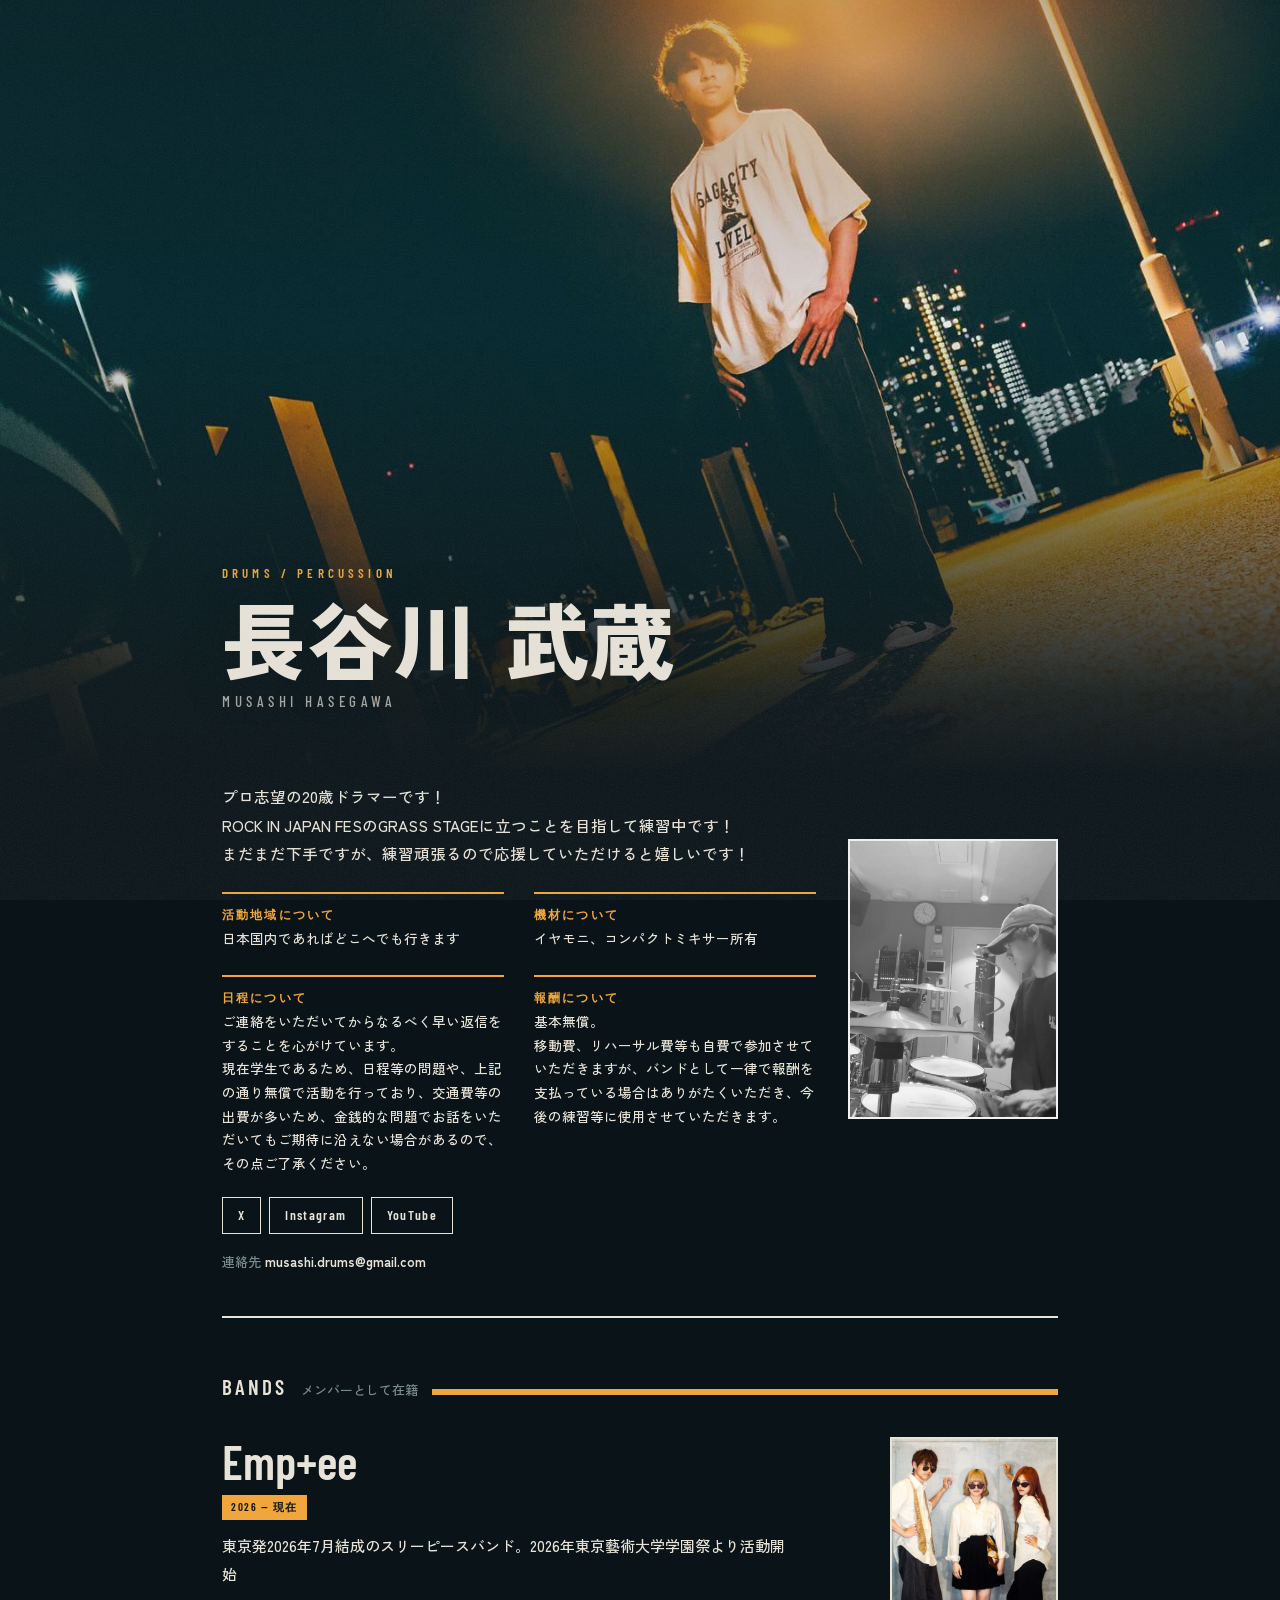
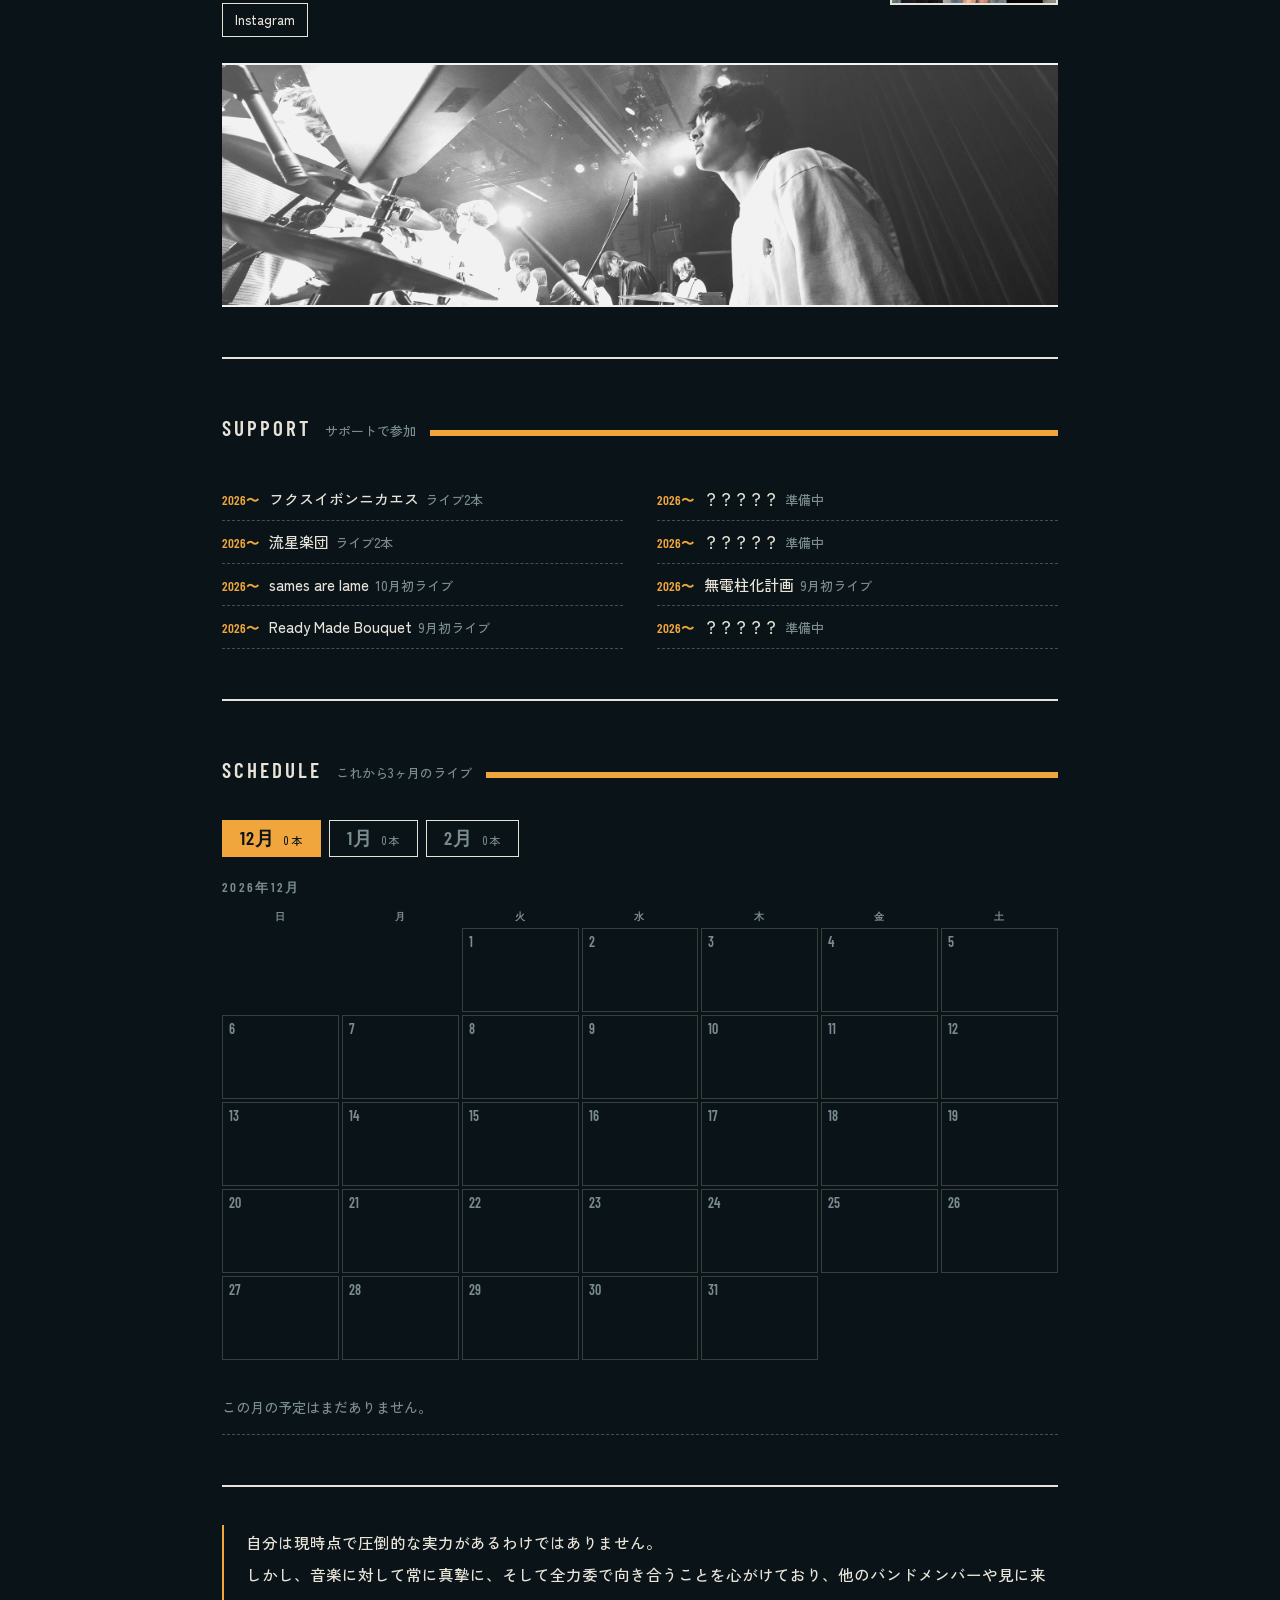
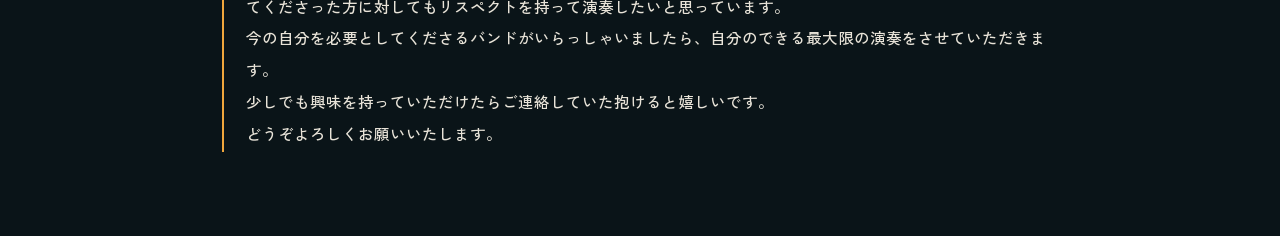
==== docs/index.html @ c2271125 "SEO: メタタグを公開フローで自動再生成し、追加のSEO施策を実施 - docs/index.htmlのSEOブロック（title/description/OGP/Twitter Card/   構" ====
<!DOCTYPE html>
<html lang="ja">
<head>
<meta charset="utf-8">
<meta name="viewport" content="width=device-width, initial-scale=1">
<!-- 以下はSEO関連タグの自動生成ブロック。.github/scripts/update-seo-tags.js が
     content.json（プロフィール名・肩書き・写真・SNSリンク）を元に生成し、
     エディタから公開するたびに書き換える。ここを直接手で編集しても
     次の公開で上書きされるので、直したい場合は content.json の該当項目か
     スクリプト側（テンプレート文面など）を直すこと -->
<!-- SEO:AUTO-GENERATED:START -->
<title>長谷川 武蔵 — Drums</title>
<meta name="description" content="DRUMS / PERCUSSIONとして活動する長谷川 武蔵（MUSASHI HASEGAWA）のプロフィールサイト。参加バンド、サポート歴、ライブスケジュールを掲載しています。">
<link rel="canonical" href="https://www.musashi-drums.com/">
<meta property="og:type" content="profile">
<meta property="og:site_name" content="長谷川 武蔵 Drums">
<meta property="og:title" content="長谷川 武蔵 — Drums">
<meta property="og:description" content="DRUMS / PERCUSSIONとして活動する長谷川 武蔵（MUSASHI HASEGAWA）のプロフィールサイト。参加バンド、サポート歴、ライブスケジュールを掲載しています。">
<meta property="og:url" content="https://www.musashi-drums.com/">
<meta property="og:image" content="https://www.musashi-drums.com/images/hero.jpg">
<meta property="og:locale" content="ja_JP">
<meta name="twitter:card" content="summary_large_image">
<meta name="twitter:title" content="長谷川 武蔵 — Drums">
<meta name="twitter:description" content="DRUMS / PERCUSSIONとして活動する長谷川 武蔵（MUSASHI HASEGAWA）のプロフィールサイト。参加バンド、サポート歴、ライブスケジュールを掲載しています。">
<meta name="twitter:image" content="https://www.musashi-drums.com/images/hero.jpg">
<script type="application/ld+json">
{
  "@context": "https://schema.org",
  "@type": "Person",
  "name": "長谷川 武蔵",
  "jobTitle": "Drummer",
  "url": "https://www.musashi-drums.com/",
  "alternateName": "MUSASHI HASEGAWA",
  "image": "https://www.musashi-drums.com/images/portrait.jpg",
  "sameAs": [
    "https://x.com/musashi_drums",
    "https://www.instagram.com/musashi_drums/",
    "https://youtube.com/@musashi_drums?si=CKNOl4wSB12XsJAk"
  ]
}
</script>
<script type="application/ld+json">
{
  "@context": "https://schema.org",
  "@type": "MusicEvent",
  "name": "東京藝術大学学園祭コイコガレ",
  "startDate": "2026-09-05T13:30:00+09:00",
  "eventStatus": "https://schema.org/EventScheduled",
  "eventAttendanceMode": "https://schema.org/OfflineEventAttendanceMode",
  "location": {
    "@type": "Place",
    "name": "東京藝術大学上野キャンパス",
    "address": "上野"
  },
  "url": "https://www.musashi-drums.com/",
  "performer": {
    "@type": "MusicGroup",
    "name": "Emp+ee"
  }
}
</script>
<script type="application/ld+json">
{
  "@context": "https://schema.org",
  "@type": "MusicEvent",
  "name": "ステラジャム2026",
  "startDate": "2026-09-11",
  "eventStatus": "https://schema.org/EventScheduled",
  "eventAttendanceMode": "https://schema.org/OfflineEventAttendanceMode",
  "location": {
    "@type": "Place",
    "name": "河口湖ステラシアター",
    "address": "山梨"
  },
  "url": "https://www.musashi-drums.com/",
  "performer": {
    "@type": "MusicGroup",
    "name": "BSSO Jr."
  }
}
</script>
<script type="application/ld+json">
{
  "@context": "https://schema.org",
  "@type": "MusicEvent",
  "name": "JAZZ Q",
  "startDate": "2026-09-13T09:30:00+09:00",
  "eventStatus": "https://schema.org/EventScheduled",
  "eventAttendanceMode": "https://schema.org/OfflineEventAttendanceMode",
  "location": {
    "@type": "Place",
    "name": "富士急ハイランド",
    "address": "山梨"
  },
  "url": "https://www.musashi-drums.com/",
  "performer": {
    "@type": "MusicGroup",
    "name": "BSSO Jr."
  }
}
</script>
<script type="application/ld+json">
{
  "@context": "https://schema.org",
  "@type": "MusicEvent",
  "name": "Ready Made Bouquet のライブ",
  "startDate": "2026-09-26",
  "eventStatus": "https://schema.org/EventScheduled",
  "eventAttendanceMode": "https://schema.org/OfflineEventAttendanceMode",
  "location": {
    "@type": "Place",
    "name": "川越departure",
    "address": "埼玉"
  },
  "url": "https://www.musashi-drums.com/",
  "performer": {
    "@type": "MusicGroup",
    "name": "Ready Made Bouquet"
  }
}
</script>
<script type="application/ld+json">
{
  "@context": "https://schema.org",
  "@type": "MusicEvent",
  "name": "やちよん",
  "startDate": "2026-09-27T09:00:00+09:00",
  "eventStatus": "https://schema.org/EventScheduled",
  "eventAttendanceMode": "https://schema.org/OfflineEventAttendanceMode",
  "location": {
    "@type": "Place",
    "name": "八千代町民公園",
    "address": "八千代町"
  },
  "url": "https://www.musashi-drums.com/",
  "performer": {
    "@type": "MusicGroup",
    "name": "流星楽団"
  }
}
</script>
<script type="application/ld+json">
{
  "@context": "https://schema.org",
  "@type": "MusicEvent",
  "name": "#03FES",
  "startDate": "2026-09-30T17:45:00+09:00",
  "eventStatus": "https://schema.org/EventScheduled",
  "eventAttendanceMode": "https://schema.org/OfflineEventAttendanceMode",
  "location": {
    "@type": "Place",
    "name": "下北沢MOSAiC",
    "address": "東京"
  },
  "url": "https://www.musashi-drums.com/",
  "performer": {
    "@type": "MusicGroup",
    "name": "無電柱化計画"
  }
}
</script>
<!-- SEO:AUTO-GENERATED:END -->
<link rel="icon" type="image/png" href="images/favicon.png">
<link rel="preconnect" href="https://fonts.googleapis.com">
<link rel="preconnect" href="https://fonts.gstatic.com" crossorigin>
<link href="https://fonts.googleapis.com/css2?family=Barlow+Condensed:wght@400;500;600;700&family=Zen+Kaku+Gothic+New:wght@500;700;900&display=swap" rel="stylesheet">
<link rel="stylesheet" href="style.css">
</head>
<body>

<!-- ============ ヘッダー（全幅の写真） ============ -->
<header class="hero">
  <div class="shot img" id="heroShot" style="--src:url('images/hero.jpg')"></div>
  <div class="in">
    <p class="role" id="roleText">DRUMS / PERCUSSION</p>
    <h1 id="nameText">長谷川 武蔵</h1>
    <p class="en" id="nameEnText">MUSASHI HASEGAWA</p>
  </div>
</header>

<div class="wrap">

  <!-- ============ 自己紹介・条件・連絡先 ============ -->
  <div class="intro">
    <p class="lede" id="ledeText">プロ志望の20歳ドラマーです！
ROCK IN JAPAN FESのGRASS STAGEに立つことを目指して練習中です！
まだまだ下手ですが、練習頑張るので応援していただけると嬉しいです！</p>
    <div class="introText">
      <dl class="info">
        <div id="areaBlock">
          <dt>活動地域について</dt>
          <dd id="areaText">日本国内であればどこへでも行きます</dd>
        </div>
        <div id="gearBlock">
          <dt>機材について</dt>
          <dd id="gearText">イヤモニとかそこらへんがあれば。</dd>
        </div>
      </dl>

      <dl class="info">
        <div id="scheduleBlock">
          <dt>日程について</dt>
          <dd id="scheduleText">ご連絡をいただいてからなるべく早い返信をすることを心がけています。
現在学生であるため、日程等の問題や、上記の通り無償で活動を行っており、交通費等の出費が多いため、金銭的な問題でお話をいただいてもご期待に沿えない場合があるので、その点ご了承ください。</dd>
        </div>
        <div id="feeBlock">
          <dt>報酬について</dt>
          <dd id="feeText">基本無償。
移動費、リハーサル費等も自費で参加させていただきますが、バンドとして一律で報酬を支払っている場合はありがたくいただき、今後の練習等に使用させていただきます。</dd>
        </div>
      </dl>
    </div>
    <div class="portrait img" id="portraitImg" style="--src:url('images/portrait.jpg')"></div>
    <ul class="sns" id="snsList">
      <li><a href="#">X</a></li>
      <li><a href="#">Instagram</a></li>
      <li><a href="#">YouTube</a></li>
    </ul>
    <p class="meta" id="metaBlock">連絡先 <b id="emailText">musashi@example.com</b></p>
  </div>

  <!-- ============ バンド ============ -->
  <section id="bandsSection">
    <div class="head"><h2>BANDS</h2><span>メンバーとして在籍</span></div>

    <div id="bandsList">
      <article class="band">
        <div class="bandtext">
          <h3>Emp+ee</h3>
          <span class="part">2026 — 現在</span>
          <p>説明-------------------------------------------------------------------------------------------------------</p>
          <ul class="links">
            <li><a href="#">Instagram</a></li>
          </ul>
        </div>
        <div class="bandimg img" style="--src:url('images/band-Emp+ee.jpg')"></div>
      </article>

      <article class="band">
        <div class="bandtext">
          <h3>Reliance</h3>
          <span class="part">2022 — 2024</span>
          <p>説明-------------------------------------------------------------------------------------------------------</p>
          <ul class="links">
            <li><a href="#">Instagram</a></li>
            <li><a href="#">X</a></li>
          </ul>
        </div>
        <div class="bandimg img" style="--src:url('images/band-Reliance.jpg')"></div>
      </article>
    </div>

    <!-- ============ 帯写真 ============ -->
    <div class="strip img" id="stripImg" style="--src:url('images/live-wide.jpg')"></div>
  </section>

  <!-- ============ サポート実績 ============ -->
  <section id="supportSection">
    <div class="head"><h2>SUPPORT</h2><span>サポートで参加</span></div>
    <div class="support" id="supportList">
      <div><span class="yr">2025</span>バンド1<span class="note">ツアー全12本</span></div>
      <div><span class="yr">2025</span>バンド2<span class="note">レコーディング</span></div>
      <div><span class="yr">2024</span>バンド3<span class="note">対バン企画</span></div>
      <div><span class="yr">2024</span>バンド4<span class="note">ワンマン</span></div>
      <div><span class="yr">2024</span>バンド5<span class="note">フェス出演</span></div>
      <div><span class="yr">2023</span>バンド6<span class="note">弾き語り＋ドラム</span></div>
      <div><span class="yr">2023</span>バンド7<span class="note">代打3本</span></div>
      <div><span class="yr">2022</span>バンド8<span class="note">EP参加</span></div>
      <div><span class="yr">2022</span>バンド9<span class="note">対バン企画</span></div>
      <div><span class="yr">2021</span>バンド10<span class="note">配信ライブ</span></div>
    </div>
  </section>

  <!-- ============ ライブ予定（content.json の gigs から生成） ============ -->
  <section id="schedule">
    <div class="head"><h2>SCHEDULE</h2><span>これから3ヶ月のライブ</span></div>
    <div class="cal" id="cal"></div>
  </section>

  <footer>
    <p class="word" id="wordText">自分は現時点で圧倒的な実力があるわけではありません。
しかし、音楽に対して常に真摯に、そして全力委で向き合うことを心がけており、他のバンドメンバーや見に来てくださった方に対してもリスペクトを持って演奏したいと思っています。
今の自分を必要としてくださるバンドがいらっしゃいましたら、自分のできる最大限の演奏をさせていただきます。
少しでも興味を持っていただけたらご連絡していた抱けると嬉しいです。
どうぞよろしくお願いいたします。</p>
  </footer>

</div>

<script>
/* content.json が無い/壊れている場合のためのビルド時既定値。
   これがそのまま出ればフォールバック、fetch が成功すれば上書きされる。 */
var GIGS_DEFAULT = [
  {d:"2026-09-05",b:"バンド1",e:"深夜の三角形 vol.4",c:"下北沢",v:"ERA",o:"18:30",st:"20:10",n:"3マン"},
  {d:"2026-09-09",b:"バンド2",e:"GLOW UP TOKYO",c:"渋谷",v:"CYCLONE",o:"19:00",st:"19:40",n:""},
  {d:"2026-09-12",b:"バンド3",e:"ハルカゼ TOUR 2026",c:"新宿",v:"MARZ",o:"18:00",st:"20:40",n:"サポート"},
  {d:"2026-09-18",b:"バンド4",e:"NO BASS NIGHT",c:"高円寺",v:"HIGH",o:"19:30",st:"21:00",n:""},
  {d:"2026-09-20",b:"バンド5",e:"日曜の台所",c:"吉祥寺",v:"WARP",o:"17:00",st:"17:30",n:""},
  {d:"2026-09-23",b:"バンド1",e:"港の変拍子",c:"横浜",v:"B.B.STREET",o:"18:30",st:"19:50",n:""},
  {d:"2026-09-27",b:"バンド3",e:"ハルカゼ TOUR 2026",c:"千葉",v:"LOOK",o:"18:00",st:"19:20",n:"サポート"},
  {d:"2026-10-02",b:"バンド2",e:"あさって以降の話",c:"池袋",v:"Admiral",o:"19:00",st:"20:20",n:""},
  {d:"2026-10-04",b:"バンド4",e:"一発録りの日",c:"下北沢",v:"THREE",o:"17:30",st:"18:00",n:""},
  {d:"2026-10-10",b:"バンド1",e:"バンド1 関西ツアー",c:"大阪",v:"Fandango",o:"18:00",st:"19:30",n:"ツアー"},
  {d:"2026-10-11",b:"バンド1",e:"バンド1 関西ツアー",c:"名古屋",v:"K.D JAPON",o:"18:00",st:"19:10",n:"ツアー"},
  {d:"2026-10-17",b:"バンド5",e:"土曜のセッション",c:"川越",v:"Music Bar Vino",o:"16:00",st:"16:30",n:"主催"},
  {d:"2026-10-24",b:"バンド6",e:"バンド6 ワンマン",c:"渋谷",v:"7th FLOOR",o:"19:00",st:"19:30",n:"サポート"},
  {d:"2026-10-30",b:"バンド4",e:"NO BASS NIGHT",c:"新宿",v:"MARZ",o:"19:30",st:"21:10",n:""},
  {d:"2026-11-01",b:"バンド2",e:"日曜のポップス",c:"吉祥寺",v:"WARP",o:"17:00",st:"18:20",n:""},
  {d:"2026-11-07",b:"バンド1",e:"バンド1 ワンマン",c:"下北沢",v:"ERA",o:"18:30",st:"19:00",n:"ワンマン"},
  {d:"2026-11-08",b:"バンド5",e:"昼のインスト",c:"国分寺",v:"モルガーナ",o:"15:00",st:"15:30",n:""},
  {d:"2026-11-14",b:"バンド7",e:"WET WET WET",c:"心斎橋",v:"Pangea",o:"18:00",st:"19:40",n:"サポート"},
  {d:"2026-11-20",b:"バンド4",e:"金曜の轟音",c:"高円寺",v:"HIGH",o:"19:30",st:"20:00",n:""},
  {d:"2026-11-22",b:"バンド2",e:"となりの声",c:"渋谷",v:"CYCLONE",o:"18:00",st:"19:20",n:"2マン"},
  {d:"2026-11-28",b:"バンド1",e:"深夜の三角形 vol.5",c:"池袋",v:"Admiral",o:"18:30",st:"20:00",n:""}
];
</script>
<script src="calendar.js"></script>
<script src="render.js"></script>
<script>
renderCalendar(GIGS_DEFAULT);
fetch("content.json", {cache: "no-store"})
  .then(function (res) { if (!res.ok) throw new Error("fetch failed"); return res.json(); })
  .then(function (data) { Site.render(data, document); })
  .catch(function () { /* 既定値のまま表示を続ける */ });
</script>
</body>
</html>
---- docs/style.css ----
/* =========================================================
   長谷川武蔵（ドラマー）個人ページ
   配色は「深夜の街灯」— ティールの夜 × ナトリウム灯のアンバー
   ========================================================= */

:root{
  /* 色 */
  --paper:#0A1418;              /* 下地（夜） */
  --panel:#122229;              /* 画像の下敷き */
  --ink:#E8E3D8;               /* 文字 */
  --accent:#F0A63C;            /* ナトリウム灯のアンバー */
  --accent-hi:#FFD08A;         /* 光のいちばん明るいところ */
  --faint:#7B8C90;             /* 補足文字 */
  --rule:rgba(232,227,216,.2); /* 罫線 */
  --dash:1px dashed rgba(232,227,216,.28);

  /* 書体 */
  --fdisp:"Barlow Condensed",sans-serif;
  --fbody:"Zen Kaku Gothic New",system-ui,sans-serif;
}

*{box-sizing:border-box}
html{-webkit-text-size-adjust:100%}
body{
  margin:0;background:var(--paper);color:var(--ink);position:relative;
  font-family:var(--fbody);font-weight:500;line-height:1.85;font-size:16px;
}
/* 刷り物っぽい粒子 */
body::before{
  content:"";position:fixed;inset:0;pointer-events:none;z-index:99;opacity:.3;
  background-image:url("data:image/svg+xml;utf8,<svg xmlns='http://www.w3.org/2000/svg' width='140' height='140'><filter id='n'><feTurbulence type='fractalNoise' baseFrequency='.9' numOctaves='3'/><feColorMatrix type='saturate' values='0'/></filter><rect width='140' height='140' filter='url(%23n)' opacity='.3'/></svg>");
}
.wrap{max-width:880px;margin:0 auto;padding:0 22px}
a{color:inherit}

/* ---------- 画像
   HTML 側で --src:url('images/xxx.jpg') を指定する。
   ファイルが無いときは --panel の色で塗られる。         ---------- */
.img{
  background-color:var(--panel);background-image:var(--src);
  background-size:cover;background-position:center;position:relative;overflow:hidden
}
/* バンド写真と帯写真はアンバー×ティールのデュオトーンに寄せる */
.strip,.portrait{filter:grayscale(1) contrast(1.28) brightness(.95)}
.strip::after,.portrait::after{
  content:"";position:absolute;inset:0;mix-blend-mode:screen;
  background:linear-gradient(160deg,rgba(240,166,60,.5),rgba(30,86,96,.5))
}

/* =========================================================
   ヘッダー（全幅の写真・街灯のグロー）
   ========================================================= */
.hero{
  position:relative;min-height:86vh;display:flex;align-items:flex-end;overflow:hidden
}
.hero .shot{position:absolute;inset:0;background-position:center 35%}
/* 光源。写真の街灯の位置に合わせて at 68% 8% を調整する */
.hero .shot::after{
  content:"";position:absolute;inset:0;
  background:
    radial-gradient(46% 34% at 68% 8%,rgba(255,208,138,.5),rgba(240,166,60,.14) 45%,transparent 72%),
    linear-gradient(180deg,rgba(10,20,24,.28),rgba(10,20,24,0) 42%)
}
/* 写真から下地へ溶かす */
.hero::after{
  content:"";position:absolute;left:0;right:0;bottom:0;height:58%;z-index:1;pointer-events:none;
  background:linear-gradient(180deg,rgba(10,20,24,0) 0%,rgba(10,20,24,.55) 46%,rgba(10,20,24,.92) 82%,var(--paper) 100%)
}
.hero .in{position:relative;z-index:2;width:100%;max-width:880px;margin:0 auto;padding:0 22px 58px}
.hero .role{
  font-family:var(--fdisp);font-weight:600;font-size:13px;letter-spacing:.32em;
  color:var(--accent);margin:0 0 10px
}
.hero h1{
  font-size:clamp(40px,11vw,84px);font-weight:900;line-height:1.02;margin:0;
  letter-spacing:.02em;text-shadow:0 0 40px rgba(10,20,24,.75)
}
.hero .en{
  font-family:var(--fdisp);font-weight:500;font-size:15px;letter-spacing:.3em;
  color:rgba(232,227,216,.7);margin:8px 0 0
}

/* =========================================================
   自己紹介・条件・連絡先
   ========================================================= */
.intro{
  display:grid;grid-template-columns:1fr 210px;gap:0 32px;align-items:start;
  grid-template-areas:"lede portrait" "rest portrait" "sns sns" "meta meta";
  padding:8px 0 42px;border-bottom:2px solid var(--ink)
}
/* グリッド項目内の長い文字列がトラック幅を押し広げて横スクロールを起こさないように */
.intro>*{min-width:0}
.intro .lede{grid-area:lede}
.intro .introText{grid-area:rest}
.intro .portrait{grid-area:portrait;align-self:center}
.intro .sns{grid-area:sns}
.intro .meta{grid-area:meta}
.portrait{aspect-ratio:3/4;border:2px solid var(--ink)}
.lede{margin:0;max-width:38em;font-size:15.5px;white-space:pre-wrap}

/* 活動地域・機材・日程・報酬。すべて同じ見た目 */
.info{display:grid;grid-template-columns:1fr 1fr;gap:18px 30px;margin:24px 0 0}
.info>div{border-top:2px solid var(--accent);padding-top:9px;min-width:0}
.info dt{
  font-family:var(--fdisp);font-weight:600;font-size:12px;letter-spacing:.18em;
  color:var(--accent);margin-bottom:2px
}
.info dd{margin:0;font-size:13.5px;line-height:1.75;white-space:pre-wrap}

.sns{list-style:none;display:flex;flex-wrap:wrap;gap:8px;margin:22px 0 0;padding:0}
.sns a{
  display:block;padding:5px 15px;border:1.5px solid var(--ink);font-size:13.5px;
  text-decoration:none;font-family:var(--fdisp);font-weight:600;letter-spacing:.1em;
  transition:background .14s,color .14s,border-color .14s
}
.sns a:hover,.sns a:focus-visible{background:var(--accent);border-color:var(--accent);color:var(--paper)}
.meta{margin:16px 0 0;font-size:13px;color:var(--faint)}
.meta b{color:var(--ink);font-weight:700}

/* =========================================================
   セクション見出し
   ========================================================= */
section{padding:50px 0;border-bottom:2px solid var(--ink)}
.head{display:flex;align-items:baseline;gap:14px;margin:0 0 30px}
.head h2{font-family:var(--fdisp);font-weight:600;font-size:21px;letter-spacing:.14em;margin:0}
.head span{font-size:13px;color:var(--faint)}
.head::after{content:"";flex:1;height:6px;background:var(--accent)}

/* =========================================================
   バンド
   ========================================================= */
.band{
  display:grid;grid-template-columns:1fr 168px;gap:24px;align-items:start;
  padding:26px 0;border-top:var(--dash)
}
.band>*{min-width:0}
.band:first-of-type{border-top:0;padding-top:0}
.bandimg{aspect-ratio:1;border:2px solid var(--ink)}
.band h3{font-family:var(--fdisp);font-weight:600;font-size:clamp(28px,7vw,48px);line-height:1;margin:0}
.part{
  display:inline-block;margin:10px 0 0;padding:2px 9px;background:var(--accent);color:var(--paper);
  font-size:11px;letter-spacing:.14em;font-family:var(--fdisp);font-weight:600
}
.band p{margin:12px 0 0;max-width:38em;font-size:15px;white-space:pre-wrap}
.links{list-style:none;display:flex;flex-wrap:wrap;gap:8px;margin:16px 0 0;padding:0}
.links a{display:block;padding:4px 12px;border:1.5px solid var(--ink);font-size:13px;text-decoration:none}
.links a:hover,.links a:focus-visible{background:var(--accent);border-color:var(--accent);color:var(--paper)}

/* 帯写真 */
.strip{aspect-ratio:24/7;border-top:2px solid var(--ink);border-bottom:2px solid var(--ink)}

/* =========================================================
   サポート実績
   ========================================================= */
.support{columns:2;column-gap:34px;font-size:15px}
.support div{break-inside:avoid;padding:7px 0;border-bottom:var(--dash)}
.support .yr{font-family:var(--fdisp);font-weight:600;color:var(--accent);margin-right:10px;font-size:13px}
.support .note{color:var(--faint);font-size:13px;margin-left:6px}

/* =========================================================
   ライブカレンダー（calendar.js が中身を生成）
   ========================================================= */
.calnav{display:flex;gap:8px;margin:0 0 18px}
.mbtn{
  font-family:var(--fdisp);font-weight:600;font-size:19px;letter-spacing:.06em;line-height:1.2;
  background:transparent;color:var(--faint);border:1.5px solid var(--ink);
  padding:6px 17px;cursor:pointer
}
.mbtn i{font-style:normal;font-size:11px;margin-left:8px;font-family:var(--fbody);font-weight:500}
.mbtn.is-on{background:var(--accent);border-color:var(--accent);color:var(--paper)}
.mbtn:focus-visible{outline:2px solid var(--accent-hi);outline-offset:2px}
.calcap{font-family:var(--fdisp);font-weight:600;font-size:13px;letter-spacing:.18em;color:var(--faint);margin:0 0 8px}

.dow,.days{display:grid;grid-template-columns:repeat(7,1fr);gap:3px}
.dow{margin-bottom:3px}
.dow span{text-align:center;font-size:10px;color:var(--faint);font-family:var(--fdisp);font-weight:600;letter-spacing:.1em}
.day{
  min-height:84px;padding:5px 6px;border:1px solid var(--rule);
  font-family:var(--fdisp);color:var(--faint);overflow:hidden
}
.day.pad{border:0}
.day b{display:block;font-size:14px;font-weight:600;line-height:1.2;margin-bottom:4px}
.day.hit{
  background:rgba(240,166,60,.15);border-color:rgba(240,166,60,.5);
  box-shadow:0 0 16px rgba(240,166,60,.13)
}
.day.hit b{color:var(--accent-hi)}
/* マス内：ライブ名の下に小さくバンド名。下の一覧と同じ並び。
   タップすると一覧の該当行までスクロールするので button で作っている（calendar.js）。
   幅が足りないぶんは折り返して、それでも溢れたら指定行数で「…」に丸める。 */
.ev{
  display:block;width:100%;margin:0 0 3px;padding:0;
  background:none;border:0;text-align:left;cursor:pointer;color:inherit;
  font-family:var(--fbody);font-size:10px;line-height:1.3
}
.ev:last-child{margin-bottom:0}
.ev u,.ev em{
  display:-webkit-box;-webkit-box-orient:vertical;overflow:hidden;
  overflow-wrap:anywhere
}
.ev u{-webkit-line-clamp:2;line-clamp:2;text-decoration:none;font-weight:700;color:var(--ink)}
.ev em{-webkit-line-clamp:2;line-clamp:2;font-style:normal;color:var(--faint)}
.ev:hover u,.ev:focus-visible u{color:var(--accent-hi)}
.ev:focus-visible{outline:2px solid var(--accent-hi);outline-offset:1px}

/* カレンダー下の一覧 */
.gigs{list-style:none;margin:22px 0 0;padding:0}
.gigs li{
  display:grid;grid-template-columns:66px minmax(0,1.5fr) minmax(0,1fr) auto;
  gap:4px 16px;padding:13px 0;border-bottom:var(--dash);align-items:baseline;
  transition:background .45s,box-shadow .45s
}
/* カレンダーのマスから飛んできた行（calendar.js が付け外しする） */
.gigs li.is-target{
  background:rgba(240,166,60,.16);box-shadow:0 0 0 6px rgba(240,166,60,.16)
}
.gd{font-family:var(--fdisp);font-weight:600;font-size:18px}
.gd em{font-style:normal;font-size:11px;color:var(--accent);margin-left:3px}
.gmain b{font-size:15.5px;font-weight:700}
.gn{
  text-decoration:none;font-size:10.5px;background:var(--accent);color:var(--paper);
  padding:1px 7px;margin-left:8px;font-family:var(--fdisp);font-weight:600;letter-spacing:.08em
}
.ge{display:block;font-size:13px;color:var(--faint)}
.gv{font-size:14px}
.gv em{font-style:normal;color:var(--faint);font-size:12px;margin-right:7px}
.gt{font-family:var(--fdisp);font-weight:500;font-size:13.5px;color:var(--faint);white-space:nowrap}
.gt em{font-style:normal;display:block}
.gigs .none{display:block;color:var(--faint);font-size:14px}

/* =========================================================
   フッター
   ========================================================= */
footer{padding:38px 0 62px}
.word{
  margin:0 0 22px;max-width:none;padding:2px 0 2px 22px;
  border-left:2px solid var(--accent);
  font-size:15.5px;font-weight:500;line-height:2.05;white-space:pre-wrap
}
.fine{margin:0;font-size:12.5px;color:var(--faint)}

/* =========================================================
   スマホ
   ========================================================= */
@media(max-width:760px){
  .hero{min-height:72vh}
  .intro{grid-template-columns:1fr 100px;grid-template-areas:"lede portrait" "rest rest" "sns sns" "meta meta";gap:0 16px}
  .info{grid-template-columns:1fr}
  .band{grid-template-columns:1fr}
  .bandimg{aspect-ratio:16/9;order:-1}
  .support{columns:1}
  .dow,.days{gap:2px}           /* マスの中身に使える幅を少しでも稼ぐ */
  .day{min-height:62px;padding:3px}
  .day b{font-size:12px;margin-bottom:2px}
  /* マス内はPC・下の一覧と同じ「ライブ名の下に小さくバンド名」の2段。
     PCより一段小さくして、狭いなりに入る文字数を稼ぐ */
  .ev{font-size:8.5px;line-height:1.25;margin-bottom:2px}
  .ev em{font-size:8px;color:rgba(232,227,216,.66)}
  .gigs li{grid-template-columns:56px 1fr;gap:2px 12px}
  .gv,.gt{grid-column:2}
  .gt em{display:inline;margin-left:8px}
  .word{padding-left:16px;font-size:15px}
}

@media (prefers-reduced-motion: reduce){
  *{transition:none !important;animation:none !important}
}
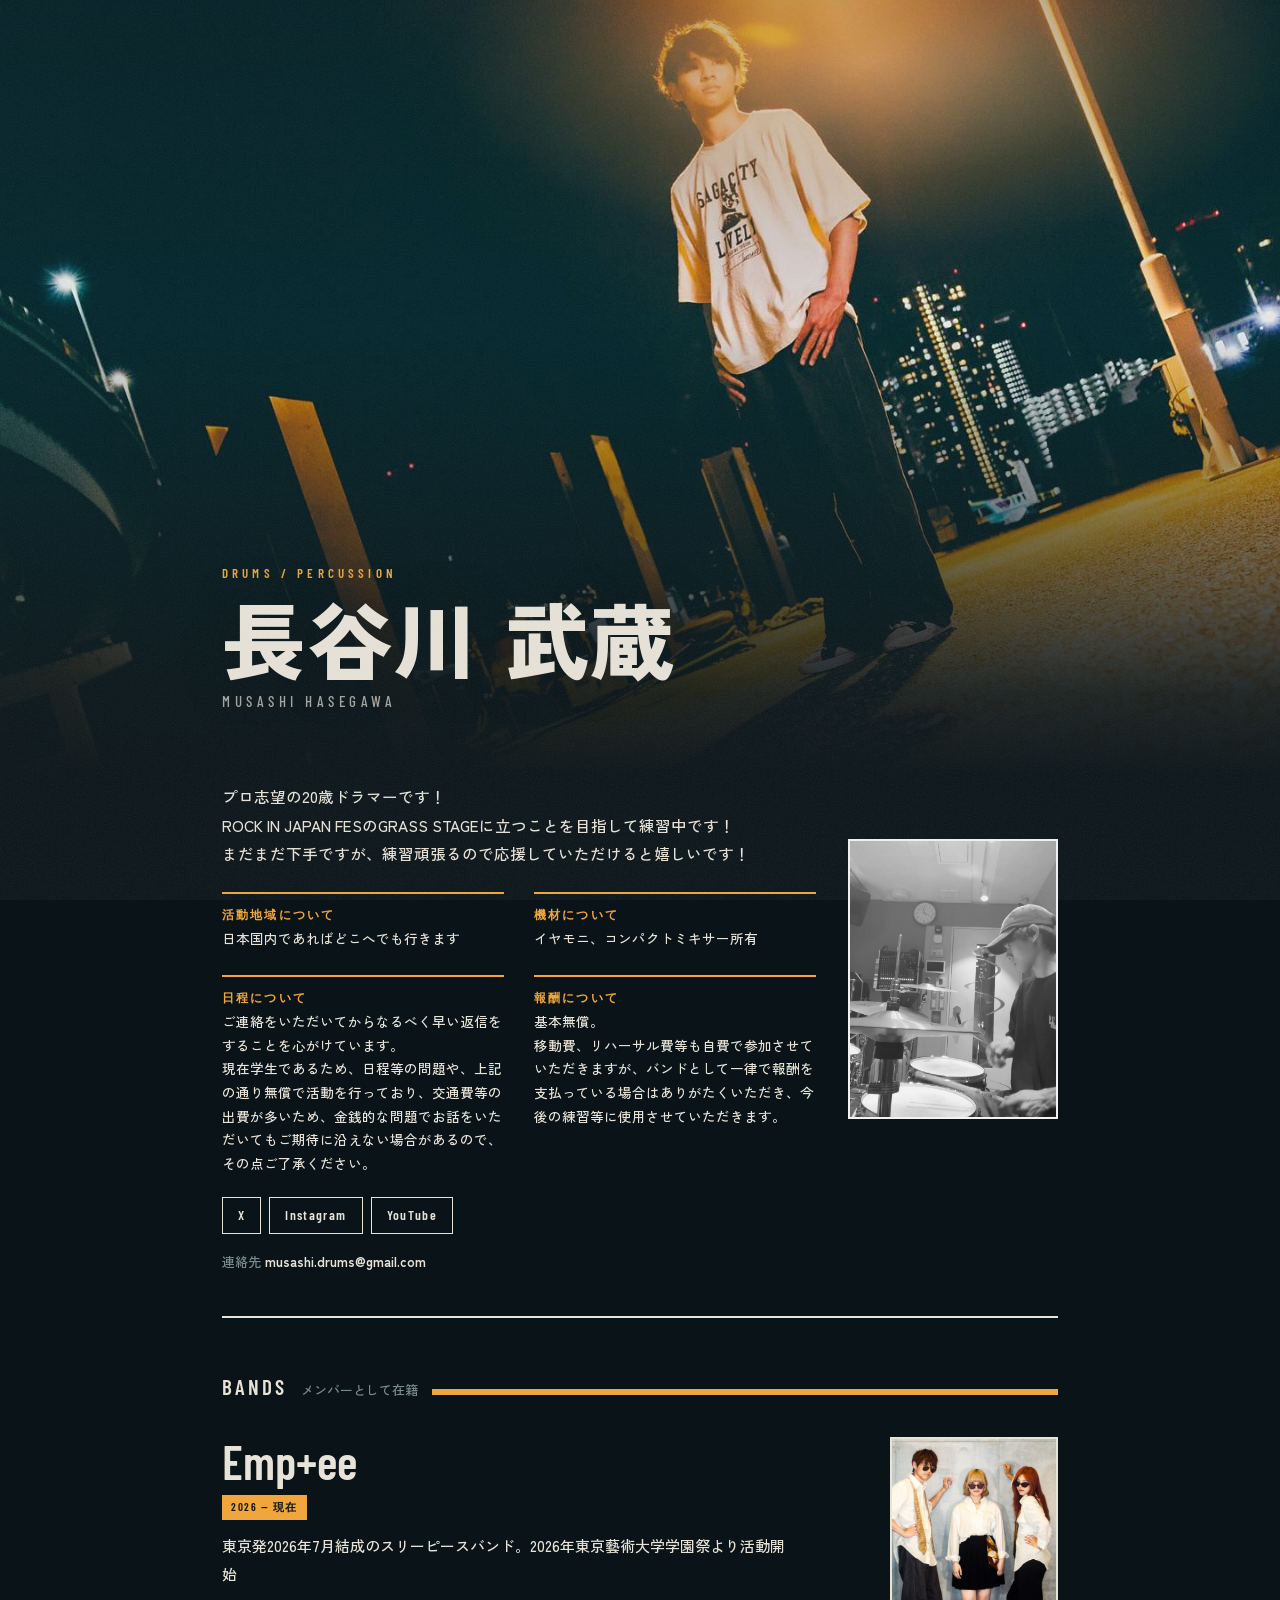
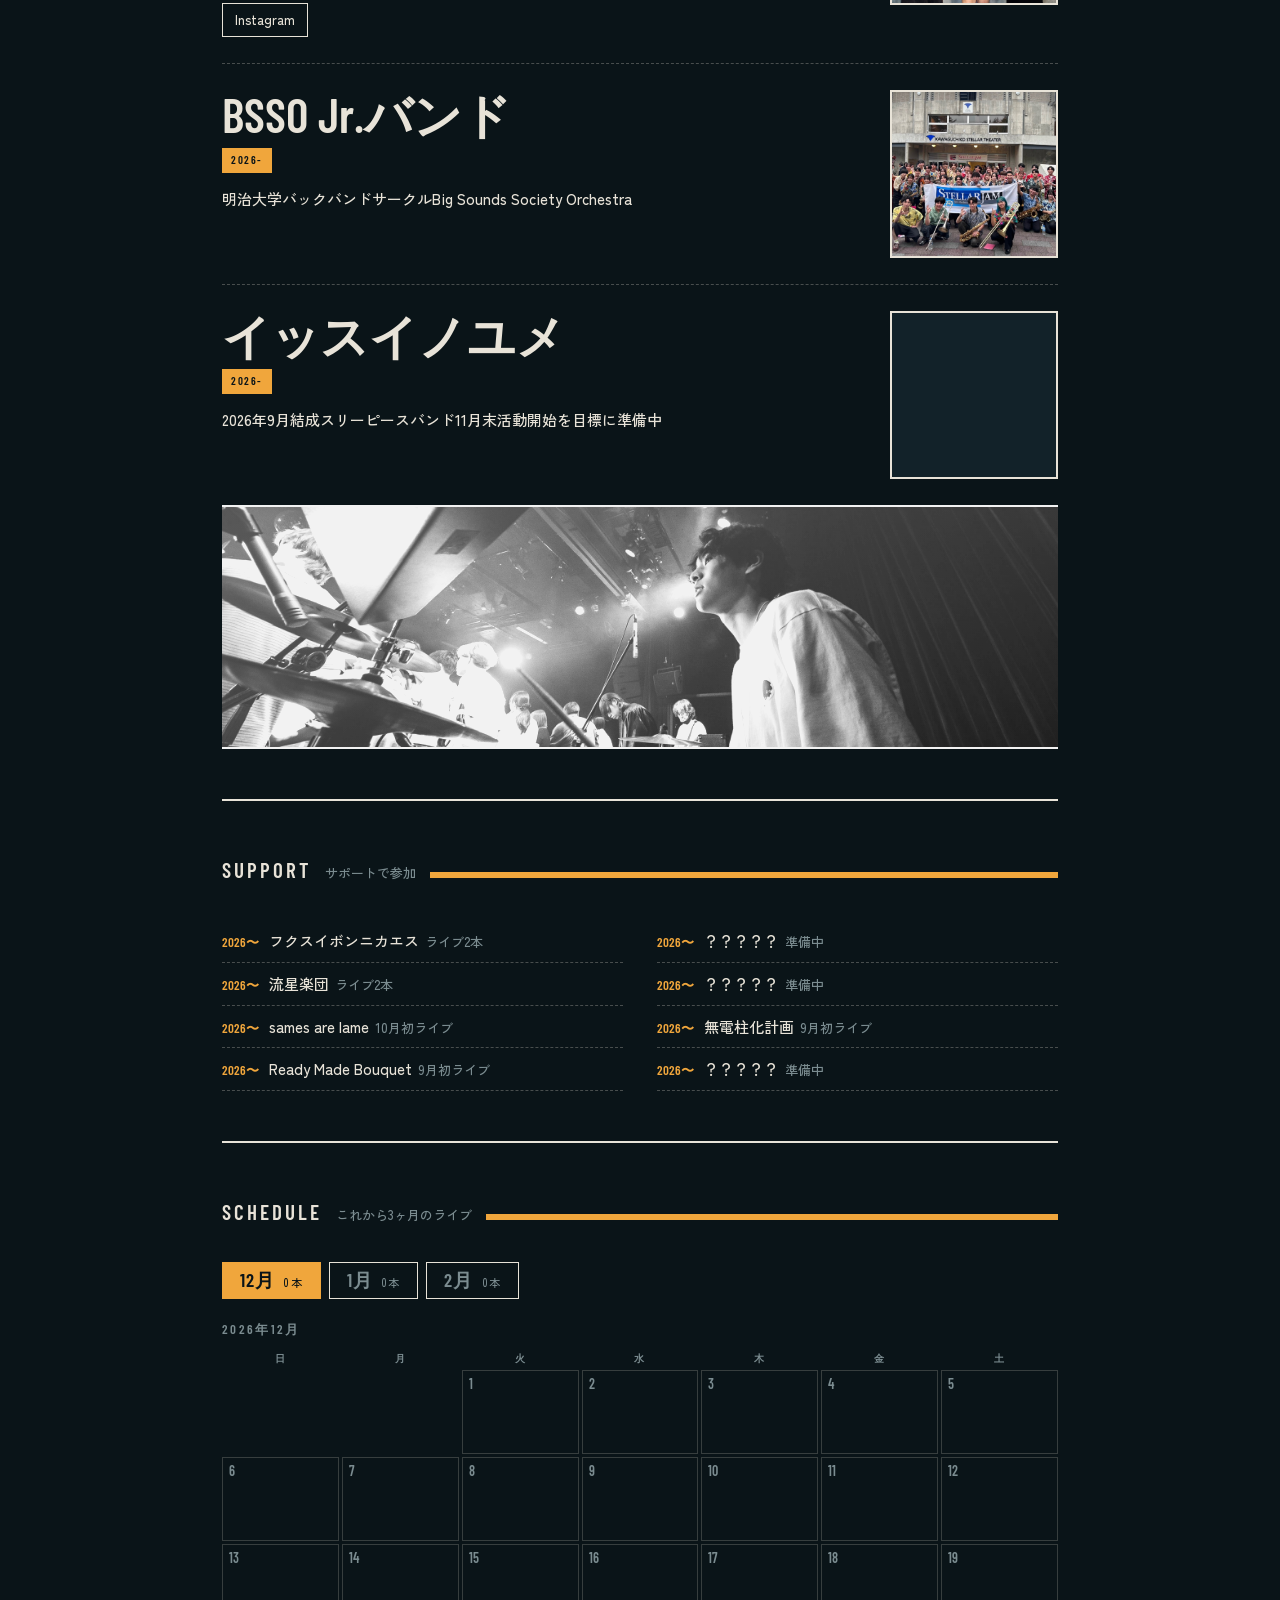
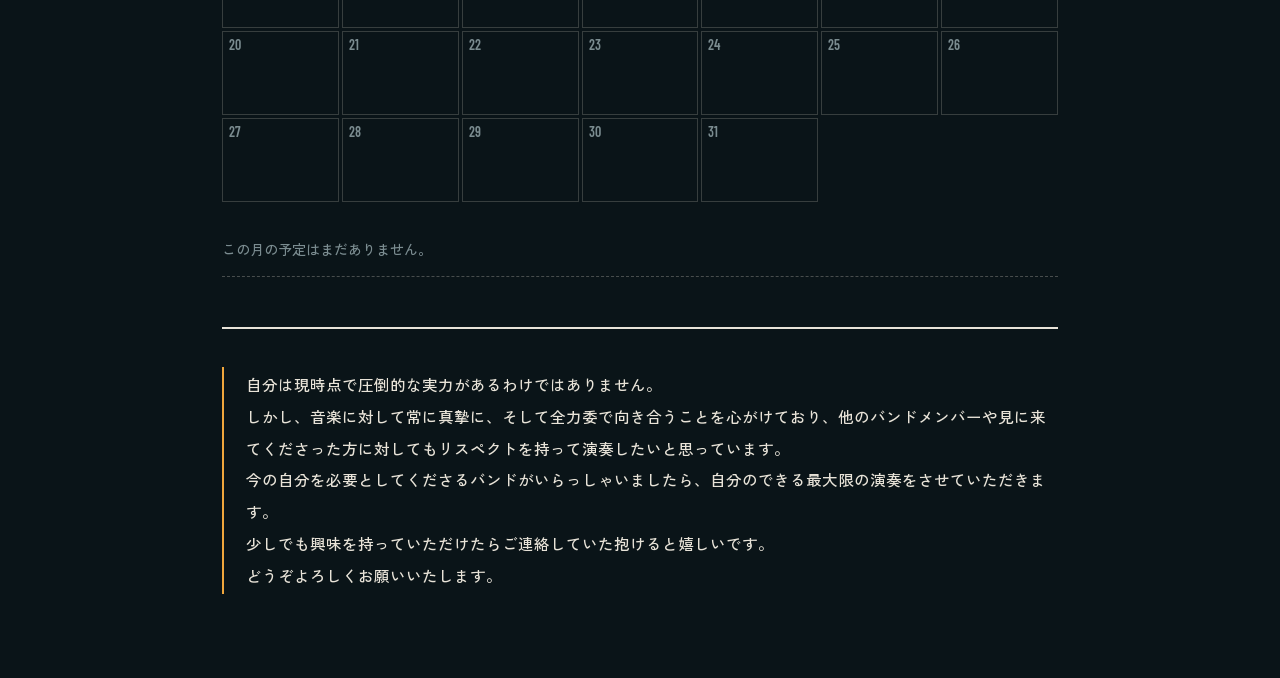
==== commit 8dd4b011: "content: update via editor (2026-09-23T15:01:02.262Z)" ====
--- a/docs/index.html
+++ b/docs/index.html
@@ -103,8 +103,8 @@
 {
   "@context": "https://schema.org",
   "@type": "MusicEvent",
-  "name": "Ready Made Bouquet のライブ",
-  "startDate": "2026-09-26",
+  "name": "空颯-くうそう-",
+  "startDate": "2026-09-26T17:15:00+09:00",
   "eventStatus": "https://schema.org/EventScheduled",
   "eventAttendanceMode": "https://schema.org/OfflineEventAttendanceMode",
   "location": {
@@ -124,7 +124,7 @@
   "@context": "https://schema.org",
   "@type": "MusicEvent",
   "name": "やちよん",
-  "startDate": "2026-09-27T09:00:00+09:00",
+  "startDate": "2026-09-27T11:55:00+09:00",
   "eventStatus": "https://schema.org/EventScheduled",
   "eventAttendanceMode": "https://schema.org/OfflineEventAttendanceMode",
   "location": {
@@ -144,7 +144,7 @@
   "@context": "https://schema.org",
   "@type": "MusicEvent",
   "name": "#03FES",
-  "startDate": "2026-09-30T17:45:00+09:00",
+  "startDate": "2026-09-30T18:50:00+09:00",
   "eventStatus": "https://schema.org/EventScheduled",
   "eventAttendanceMode": "https://schema.org/OfflineEventAttendanceMode",
   "location": {
@@ -156,6 +156,46 @@
   "performer": {
     "@type": "MusicGroup",
     "name": "無電柱化計画"
+  }
+}
+</script>
+<script type="application/ld+json">
+{
+  "@context": "https://schema.org",
+  "@type": "MusicEvent",
+  "name": "あっぱく部屋×明治大学BSSO",
+  "startDate": "2026-10-10T18:15:00+09:00",
+  "eventStatus": "https://schema.org/EventScheduled",
+  "eventAttendanceMode": "https://schema.org/OfflineEventAttendanceMode",
+  "location": {
+    "@type": "Place",
+    "name": "江古田Live in Buddy",
+    "address": "江古田"
+  },
+  "url": "https://www.musashi-drums.com/",
+  "performer": {
+    "@type": "MusicGroup",
+    "name": "BSSO Jr."
+  }
+}
+</script>
+<script type="application/ld+json">
+{
+  "@context": "https://schema.org",
+  "@type": "MusicEvent",
+  "name": "Halloween Festival 2026",
+  "startDate": "2026-11-01T10:40:00+09:00",
+  "eventStatus": "https://schema.org/EventScheduled",
+  "eventAttendanceMode": "https://schema.org/OfflineEventAttendanceMode",
+  "location": {
+    "@type": "Place",
+    "name": "カスミ前歩行者天国",
+    "address": "茨城県下館"
+  },
+  "url": "https://www.musashi-drums.com/",
+  "performer": {
+    "@type": "MusicGroup",
+    "name": "流星楽団"
   }
 }
 </script>
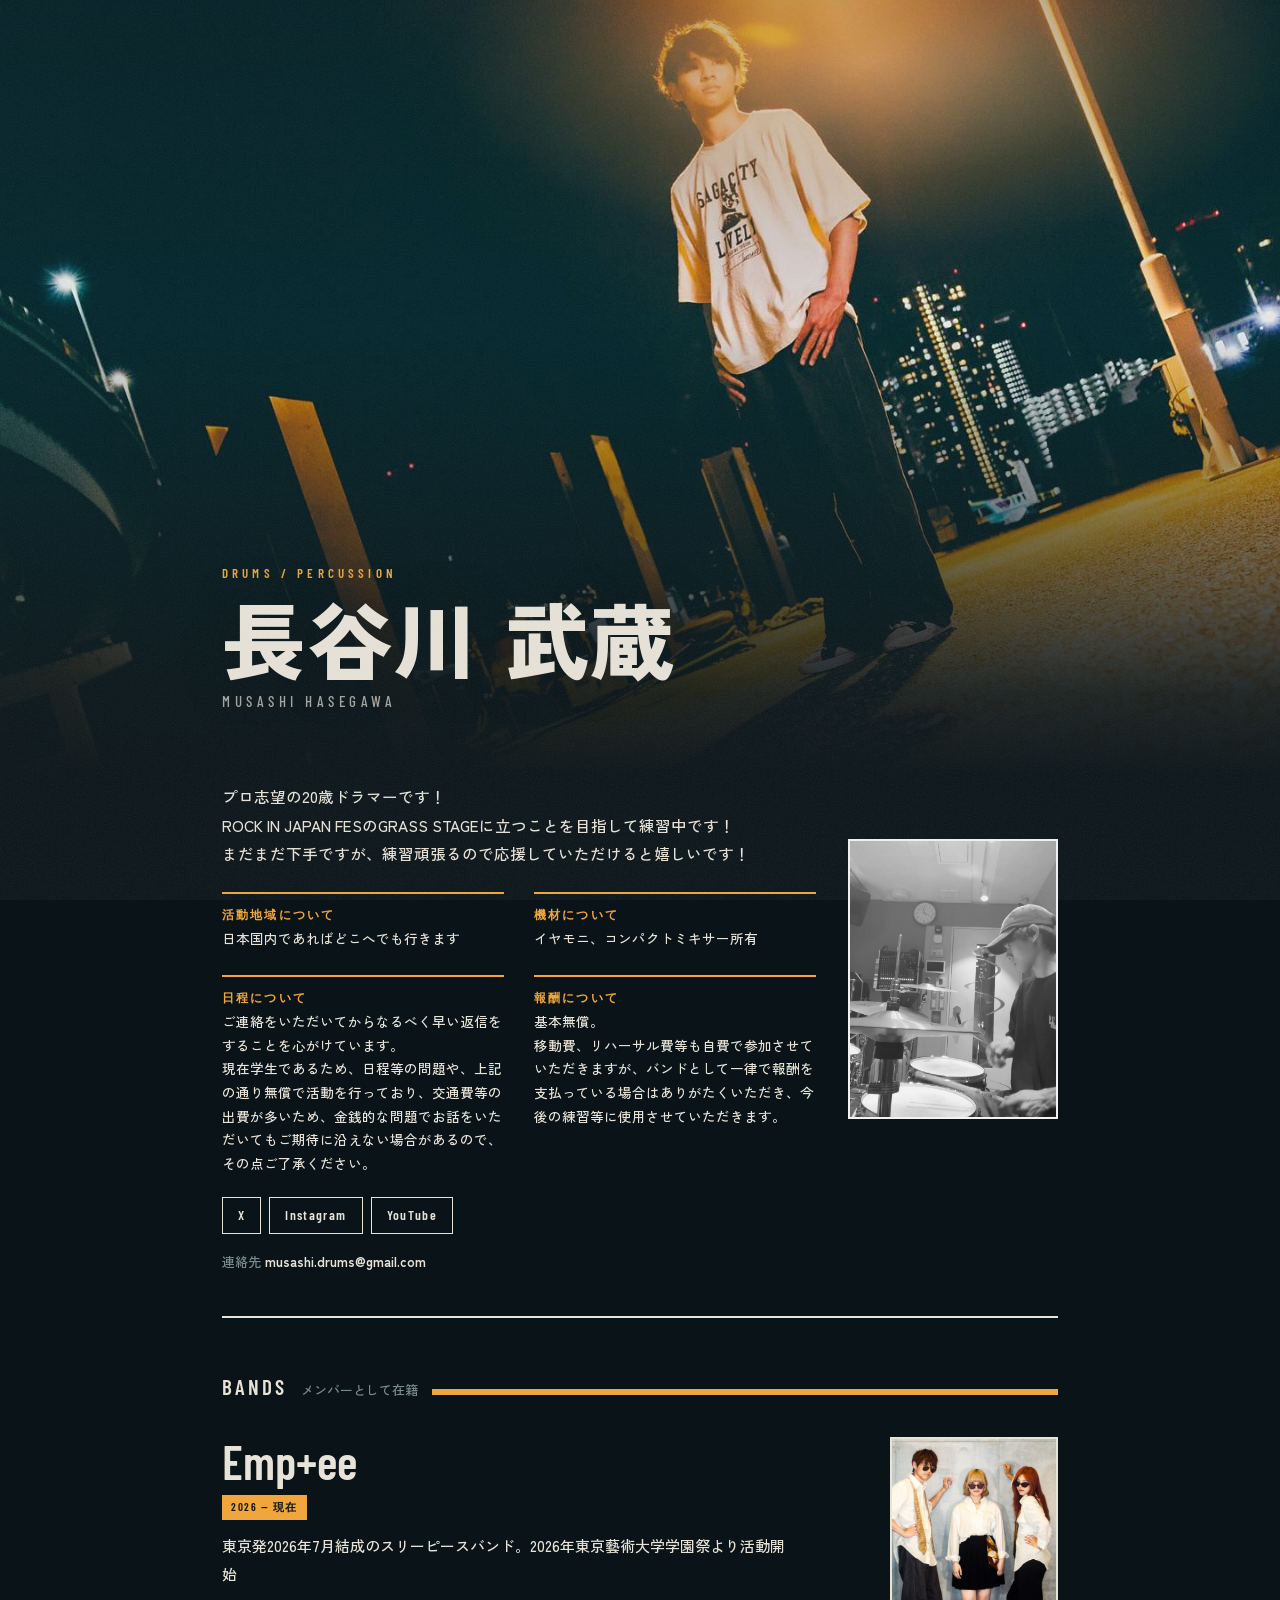
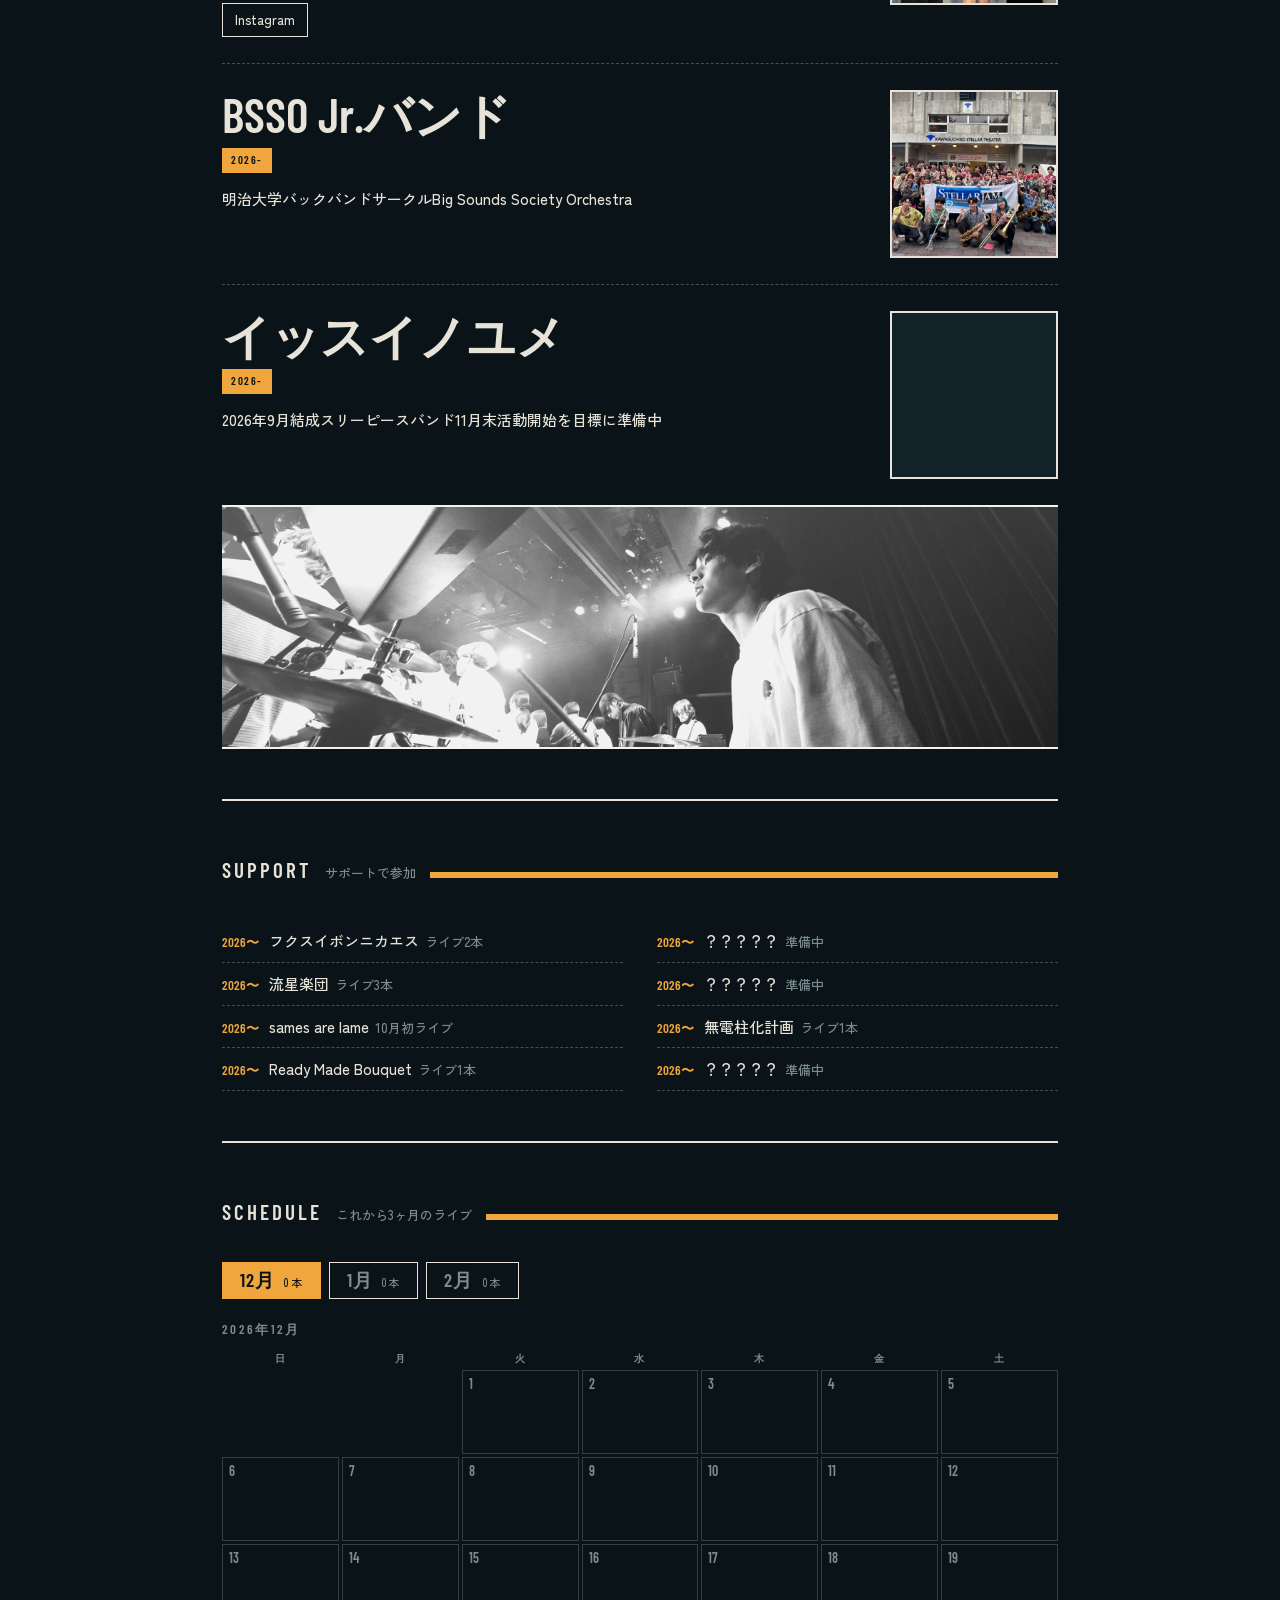
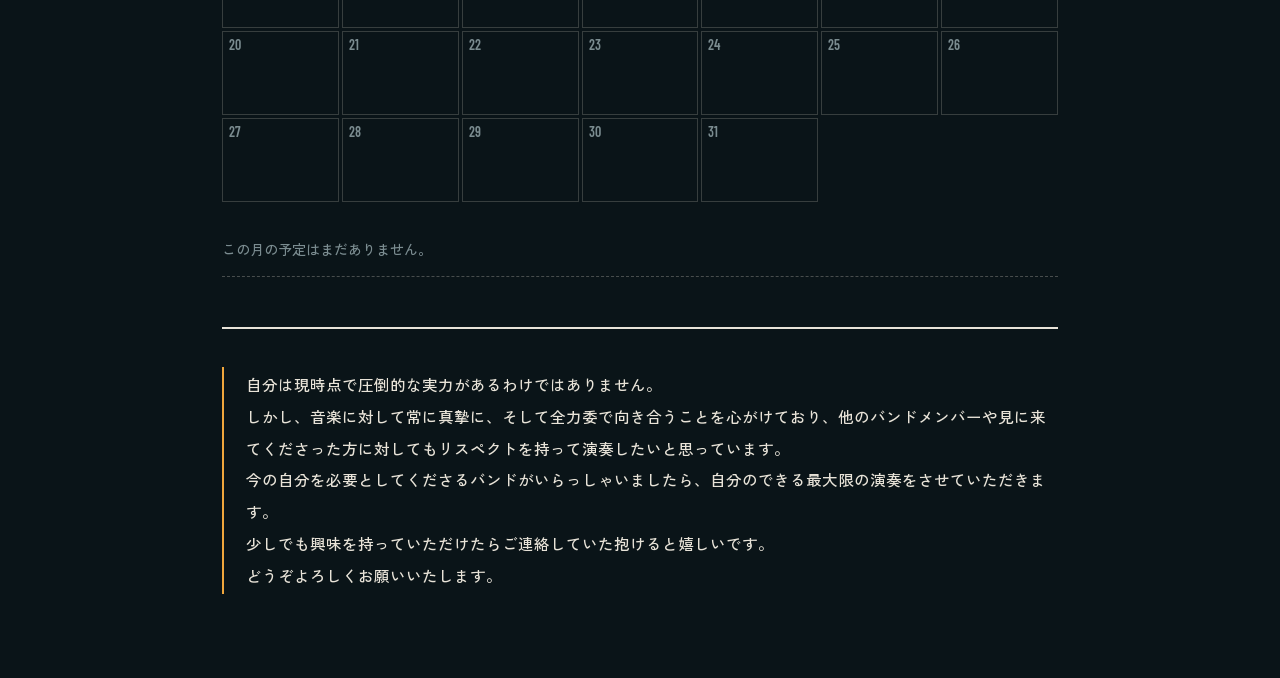
==== commit c6ef32ae: "content: update via editor (2026-10-01T01:08:04.555Z)" ====
--- a/docs/index.html
+++ b/docs/index.html
@@ -196,6 +196,26 @@
   "performer": {
     "@type": "MusicGroup",
     "name": "流星楽団"
+  }
+}
+</script>
+<script type="application/ld+json">
+{
+  "@context": "https://schema.org",
+  "@type": "MusicEvent",
+  "name": "#03FES",
+  "startDate": "2026-11-14",
+  "eventStatus": "https://schema.org/EventScheduled",
+  "eventAttendanceMode": "https://schema.org/OfflineEventAttendanceMode",
+  "location": {
+    "@type": "Place",
+    "name": "下北沢MOSAiC",
+    "address": "東京"
+  },
+  "url": "https://www.musashi-drums.com/",
+  "performer": {
+    "@type": "MusicGroup",
+    "name": "無電柱化計画"
   }
 }
 </script>
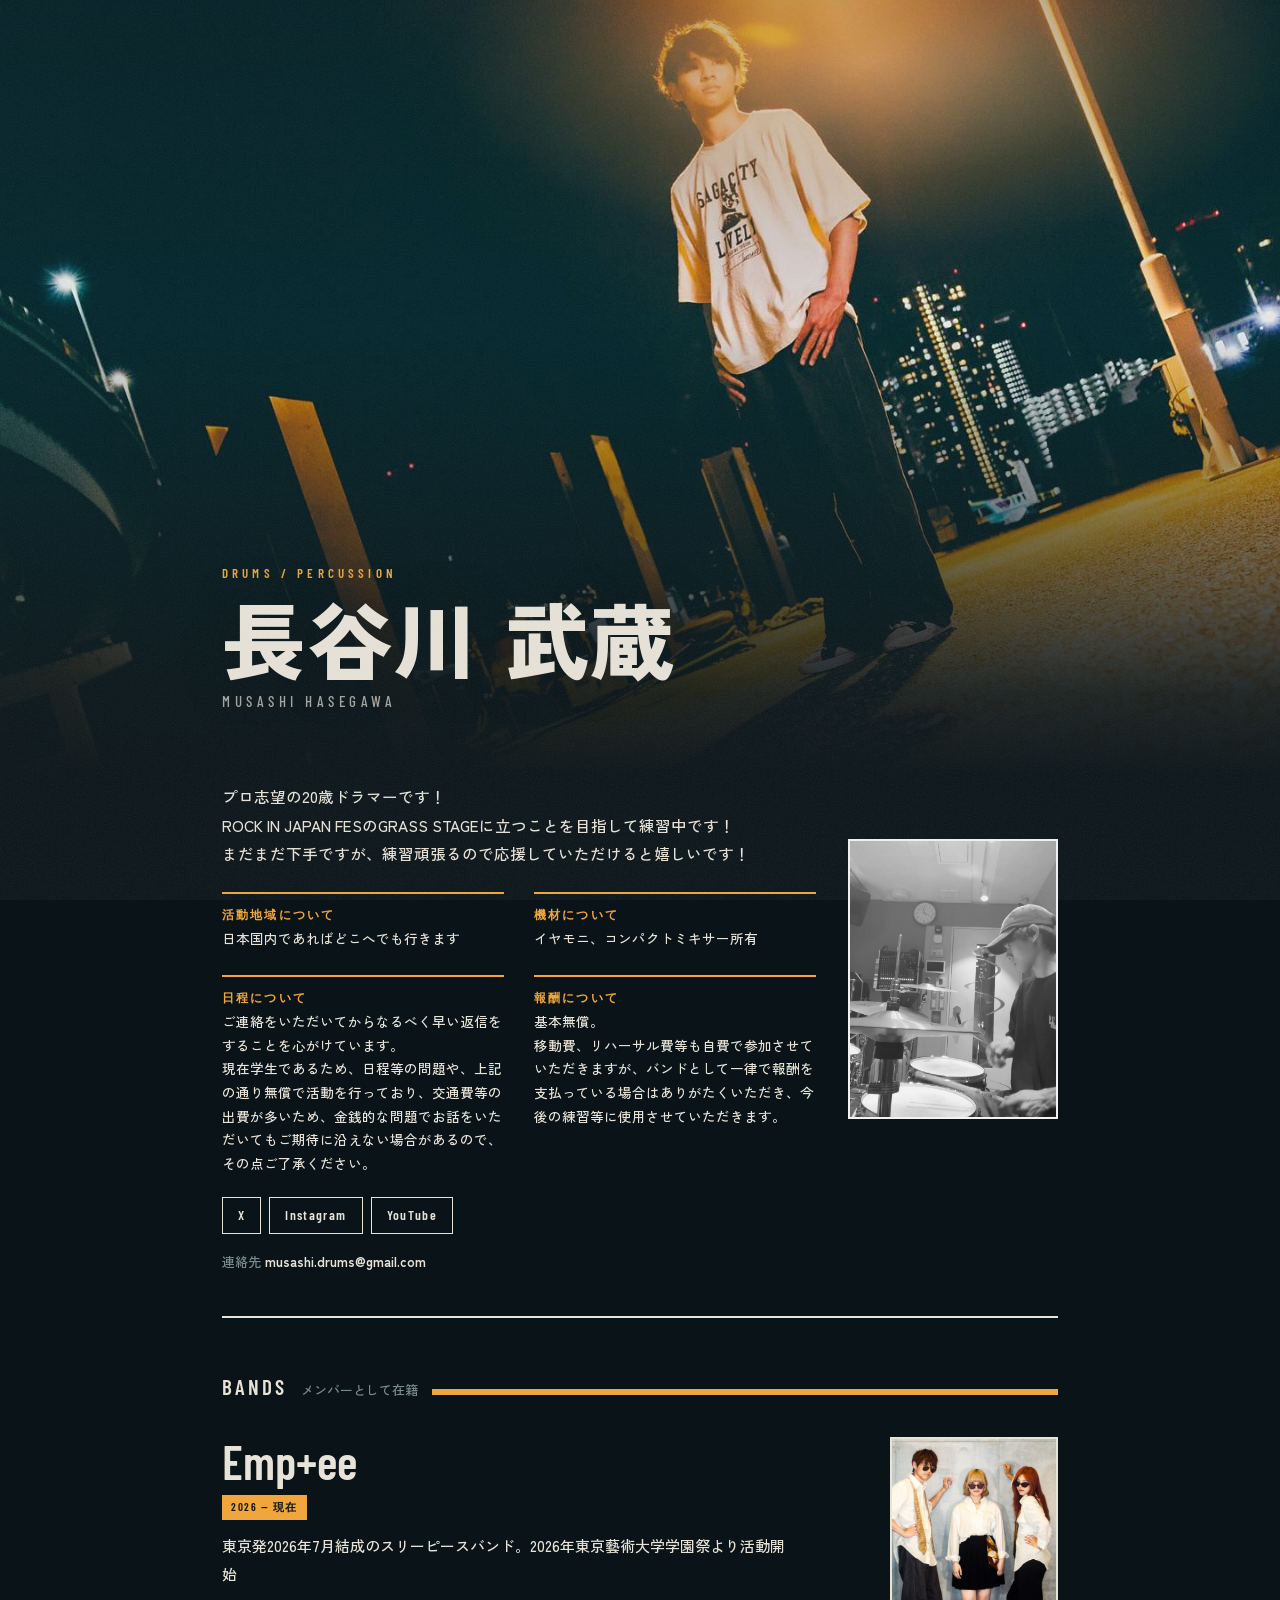
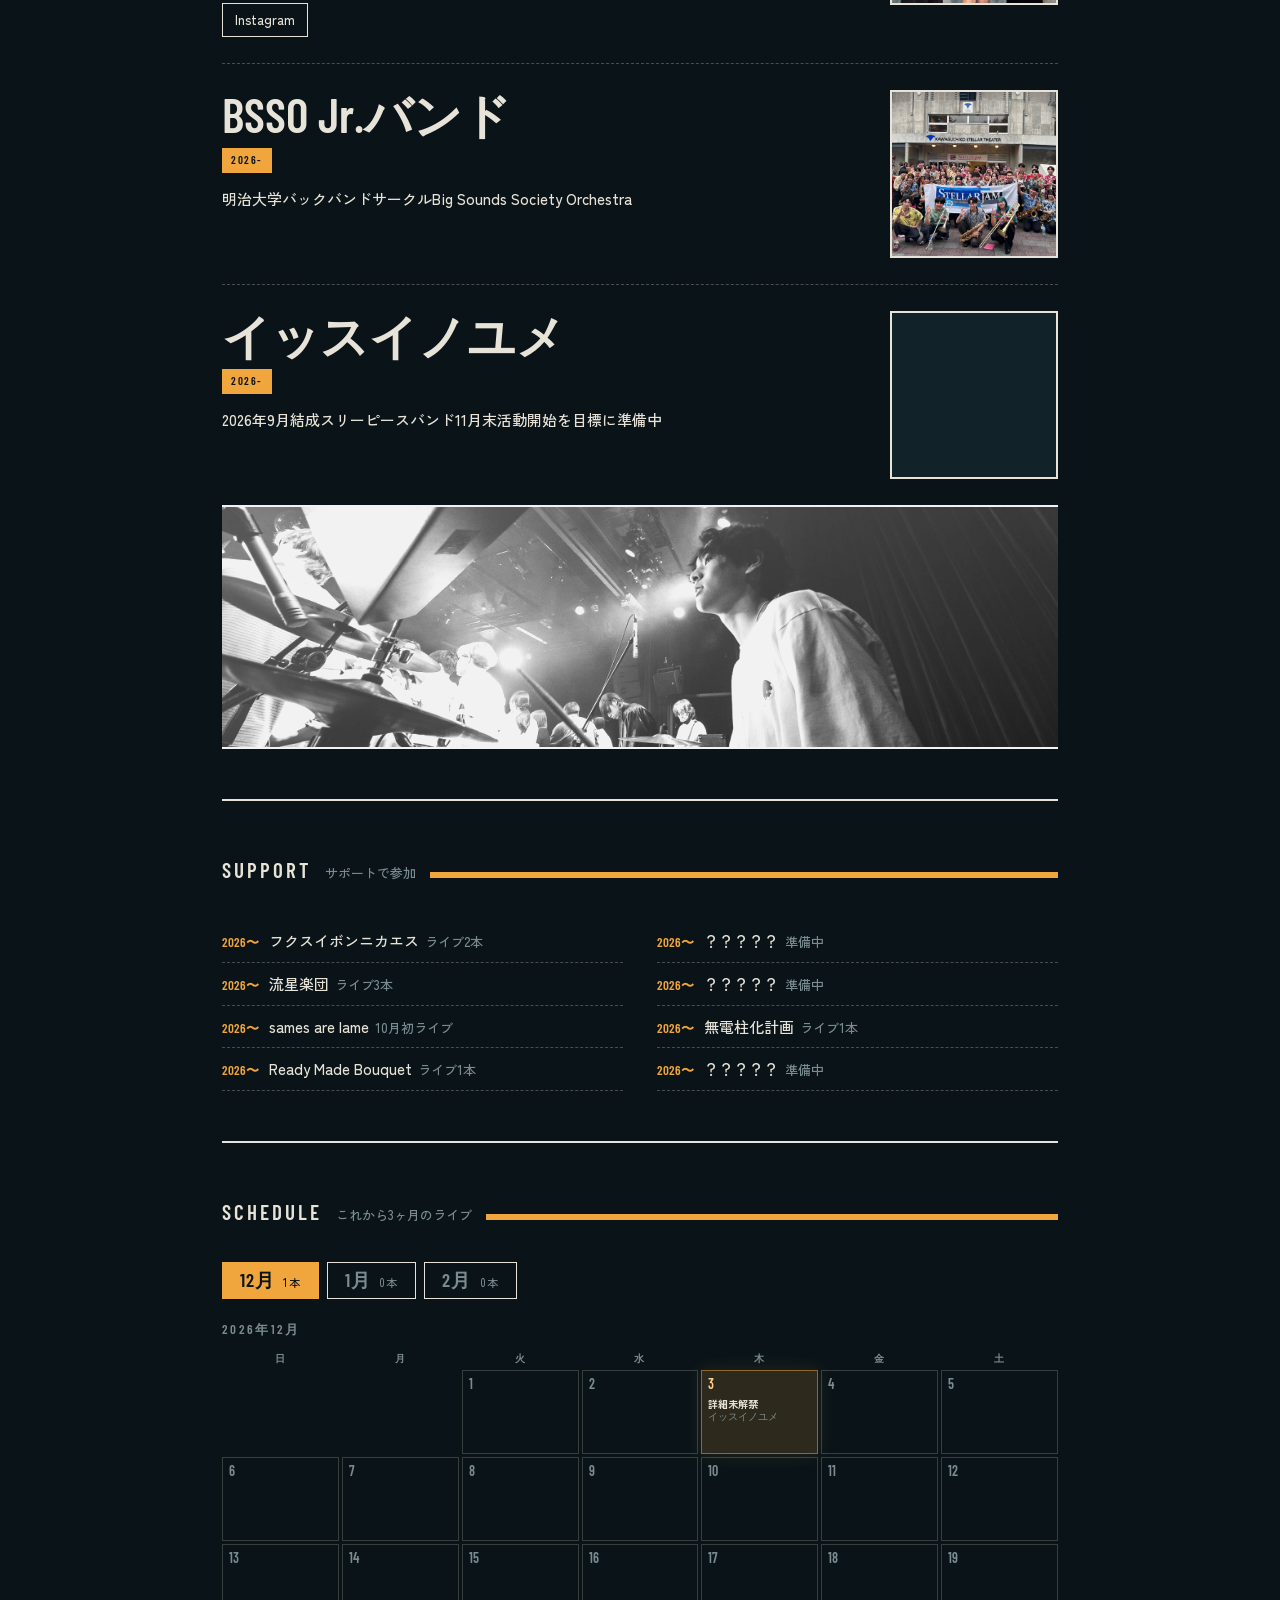
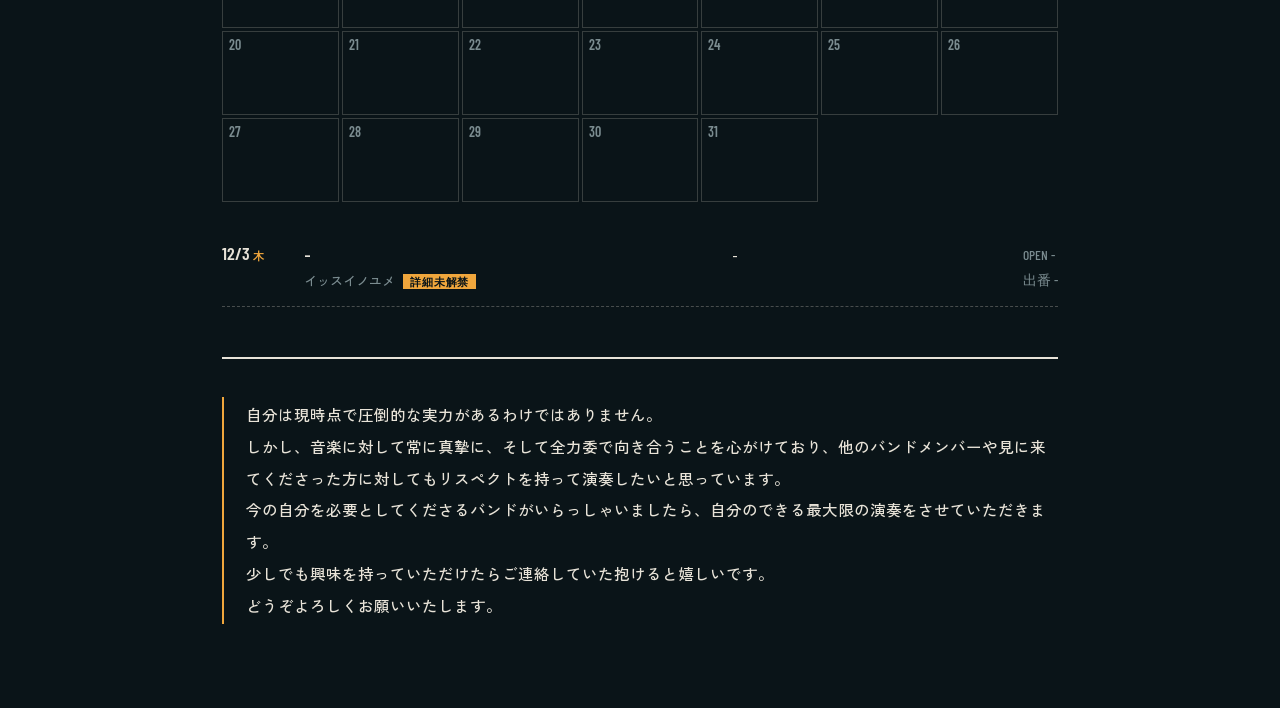
==== commit 19232f12: "content: update via editor (2026-10-05T12:55:38.554Z)" ====
--- a/docs/index.html
+++ b/docs/index.html
@@ -183,6 +183,26 @@
 {
   "@context": "https://schema.org",
   "@type": "MusicEvent",
+  "name": "Dirty Roll Riot",
+  "startDate": "2026-10-12T18:35:00+09:00",
+  "eventStatus": "https://schema.org/EventScheduled",
+  "eventAttendanceMode": "https://schema.org/OfflineEventAttendanceMode",
+  "location": {
+    "@type": "Place",
+    "name": "高円寺CLUB ROOT!",
+    "address": "東京"
+  },
+  "url": "https://www.musashi-drums.com/",
+  "performer": {
+    "@type": "MusicGroup",
+    "name": "ANNZU"
+  }
+}
+</script>
+<script type="application/ld+json">
+{
+  "@context": "https://schema.org",
+  "@type": "MusicEvent",
   "name": "Halloween Festival 2026",
   "startDate": "2026-11-01T10:40:00+09:00",
   "eventStatus": "https://schema.org/EventScheduled",
@@ -196,6 +216,26 @@
   "performer": {
     "@type": "MusicGroup",
     "name": "流星楽団"
+  }
+}
+</script>
+<script type="application/ld+json">
+{
+  "@context": "https://schema.org",
+  "@type": "MusicEvent",
+  "name": "MARCH!NG",
+  "startDate": "2026-11-08T15:30:00+09:00",
+  "eventStatus": "https://schema.org/EventScheduled",
+  "eventAttendanceMode": "https://schema.org/OfflineEventAttendanceMode",
+  "location": {
+    "@type": "Place",
+    "name": "青山学院大学ガウチャー記念礼拝堂",
+    "address": "東京"
+  },
+  "url": "https://www.musashi-drums.com/",
+  "performer": {
+    "@type": "MusicGroup",
+    "name": "BSSO Jr."
   }
 }
 </script>
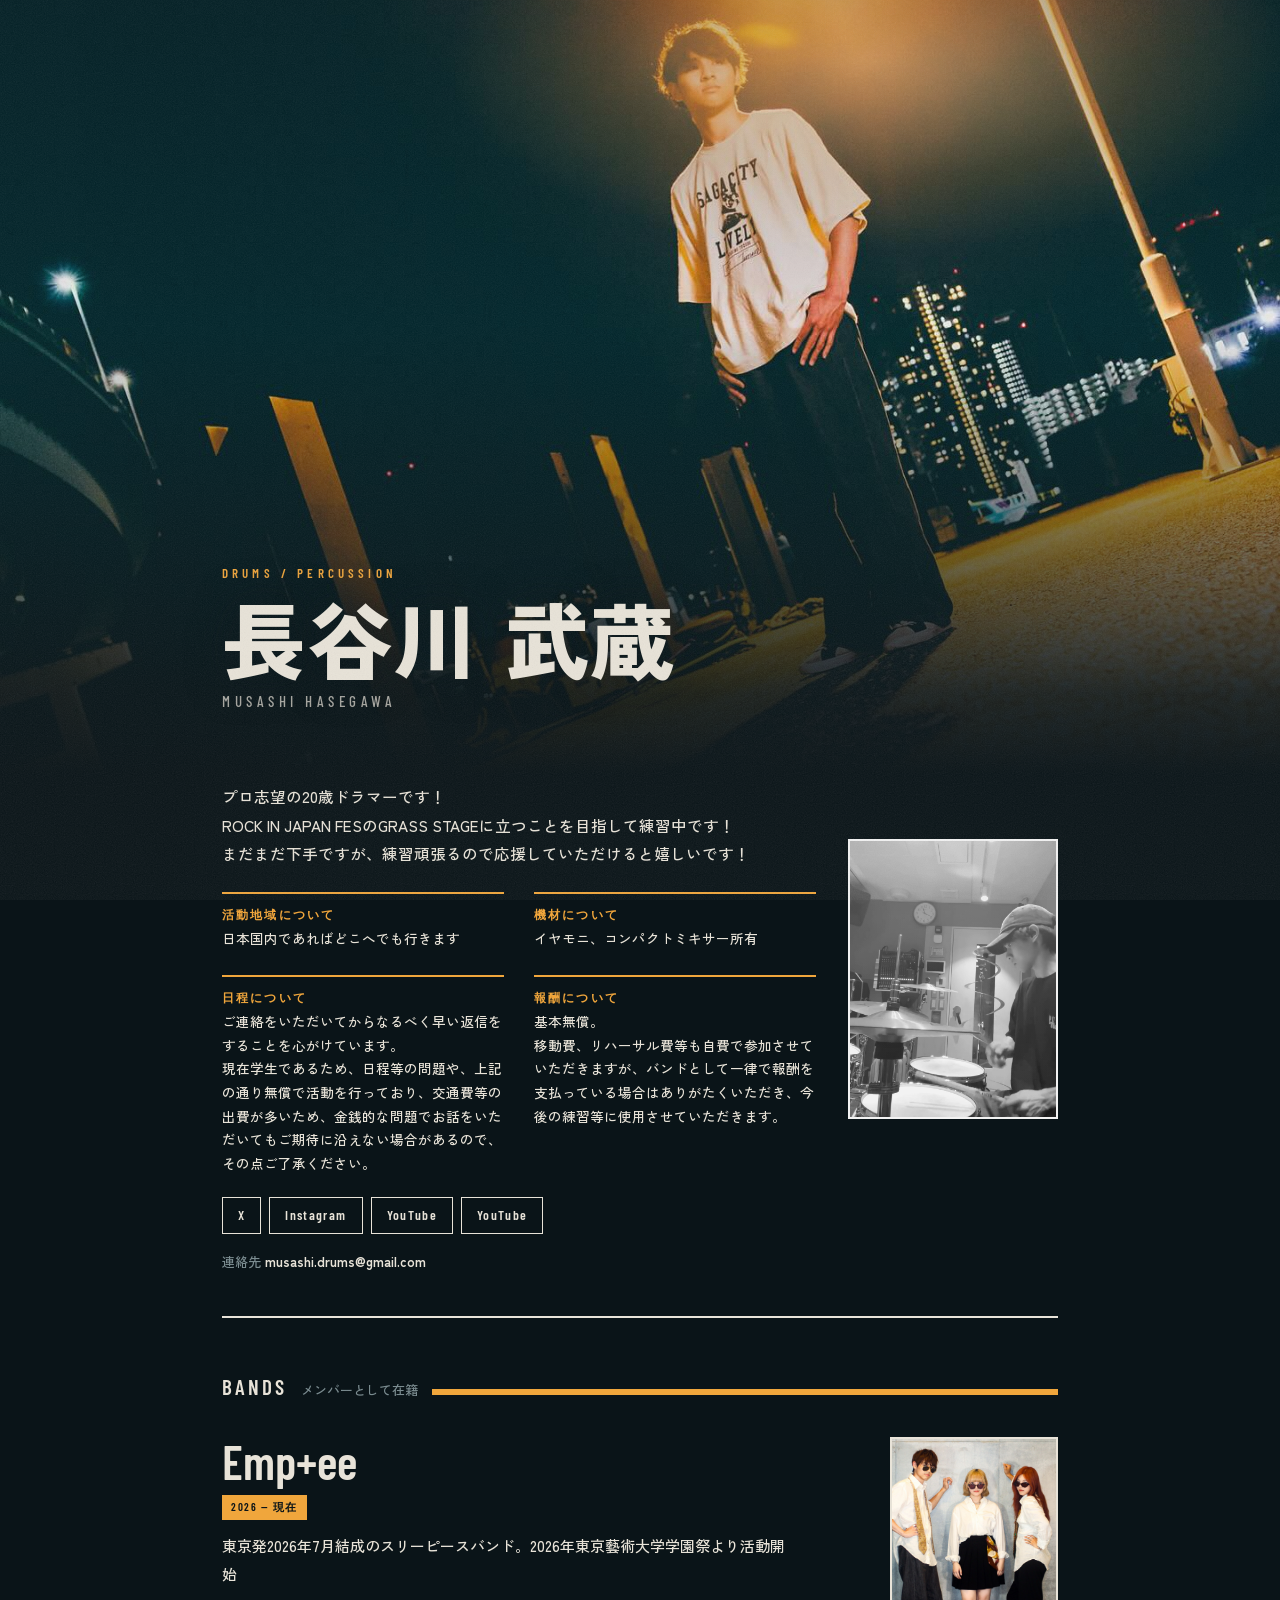
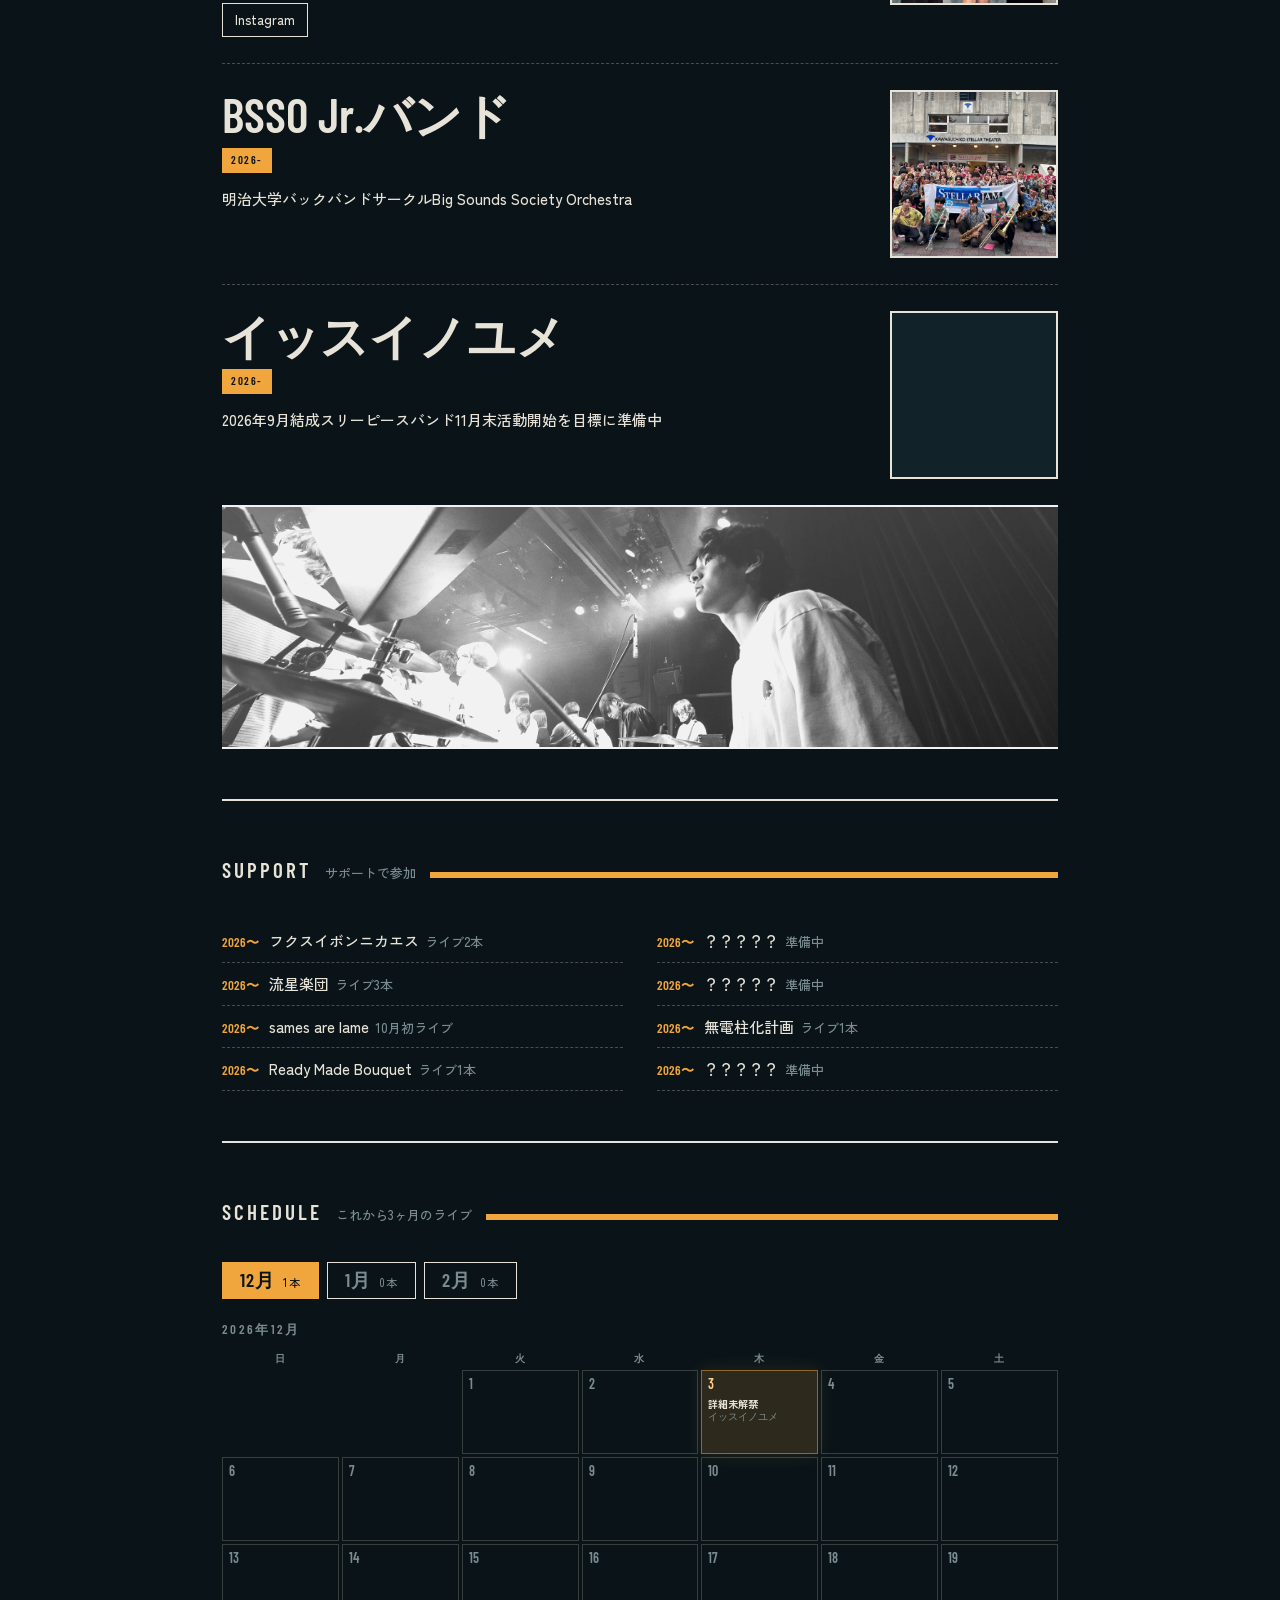
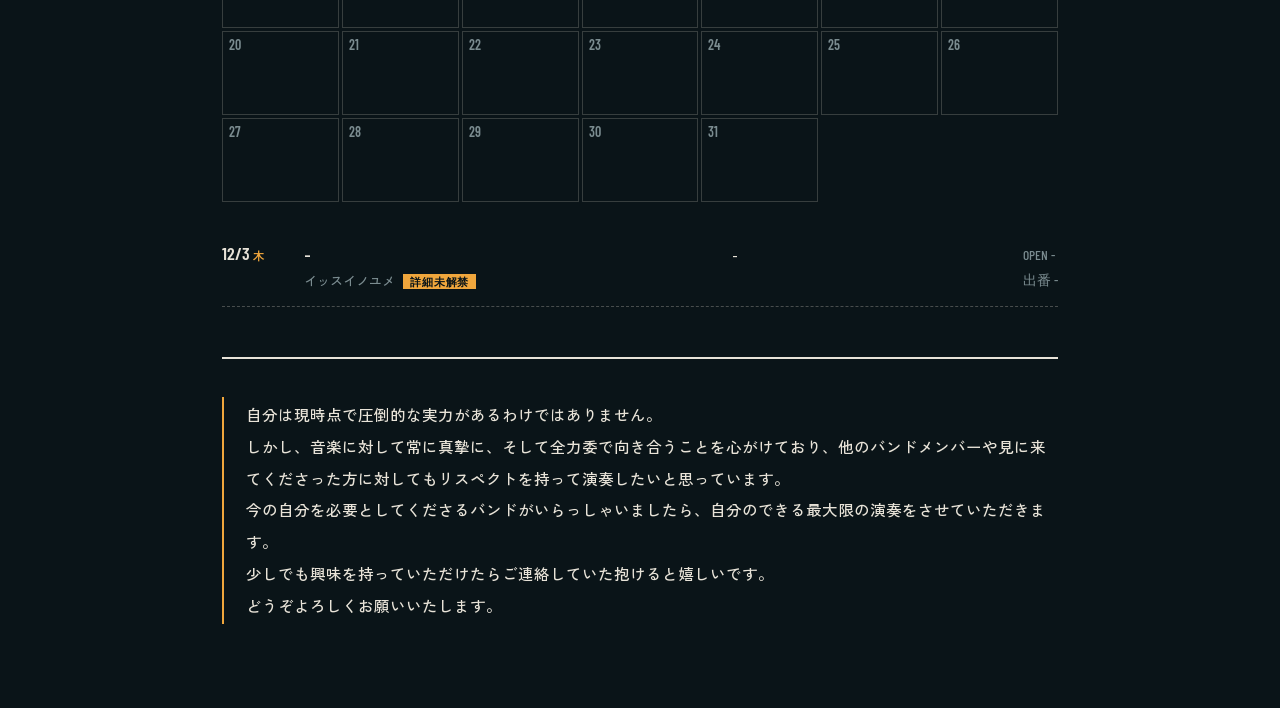
==== commit 374372b7: "content: update via editor (2026-10-20T02:19:34.425Z)" ====
--- a/docs/index.html
+++ b/docs/index.html
@@ -35,7 +35,8 @@
   "sameAs": [
     "https://x.com/musashi_drums",
     "https://www.instagram.com/musashi_drums/",
-    "https://youtube.com/@musashi_drums?si=CKNOl4wSB12XsJAk"
+    "https://youtube.com/@musashi_drums?si=CKNOl4wSB12XsJAk",
+    "https://https://youtube.com/@musashi.issuidrums?si=5ap3MseoCEmMMJuA"
   ]
 }
 </script>
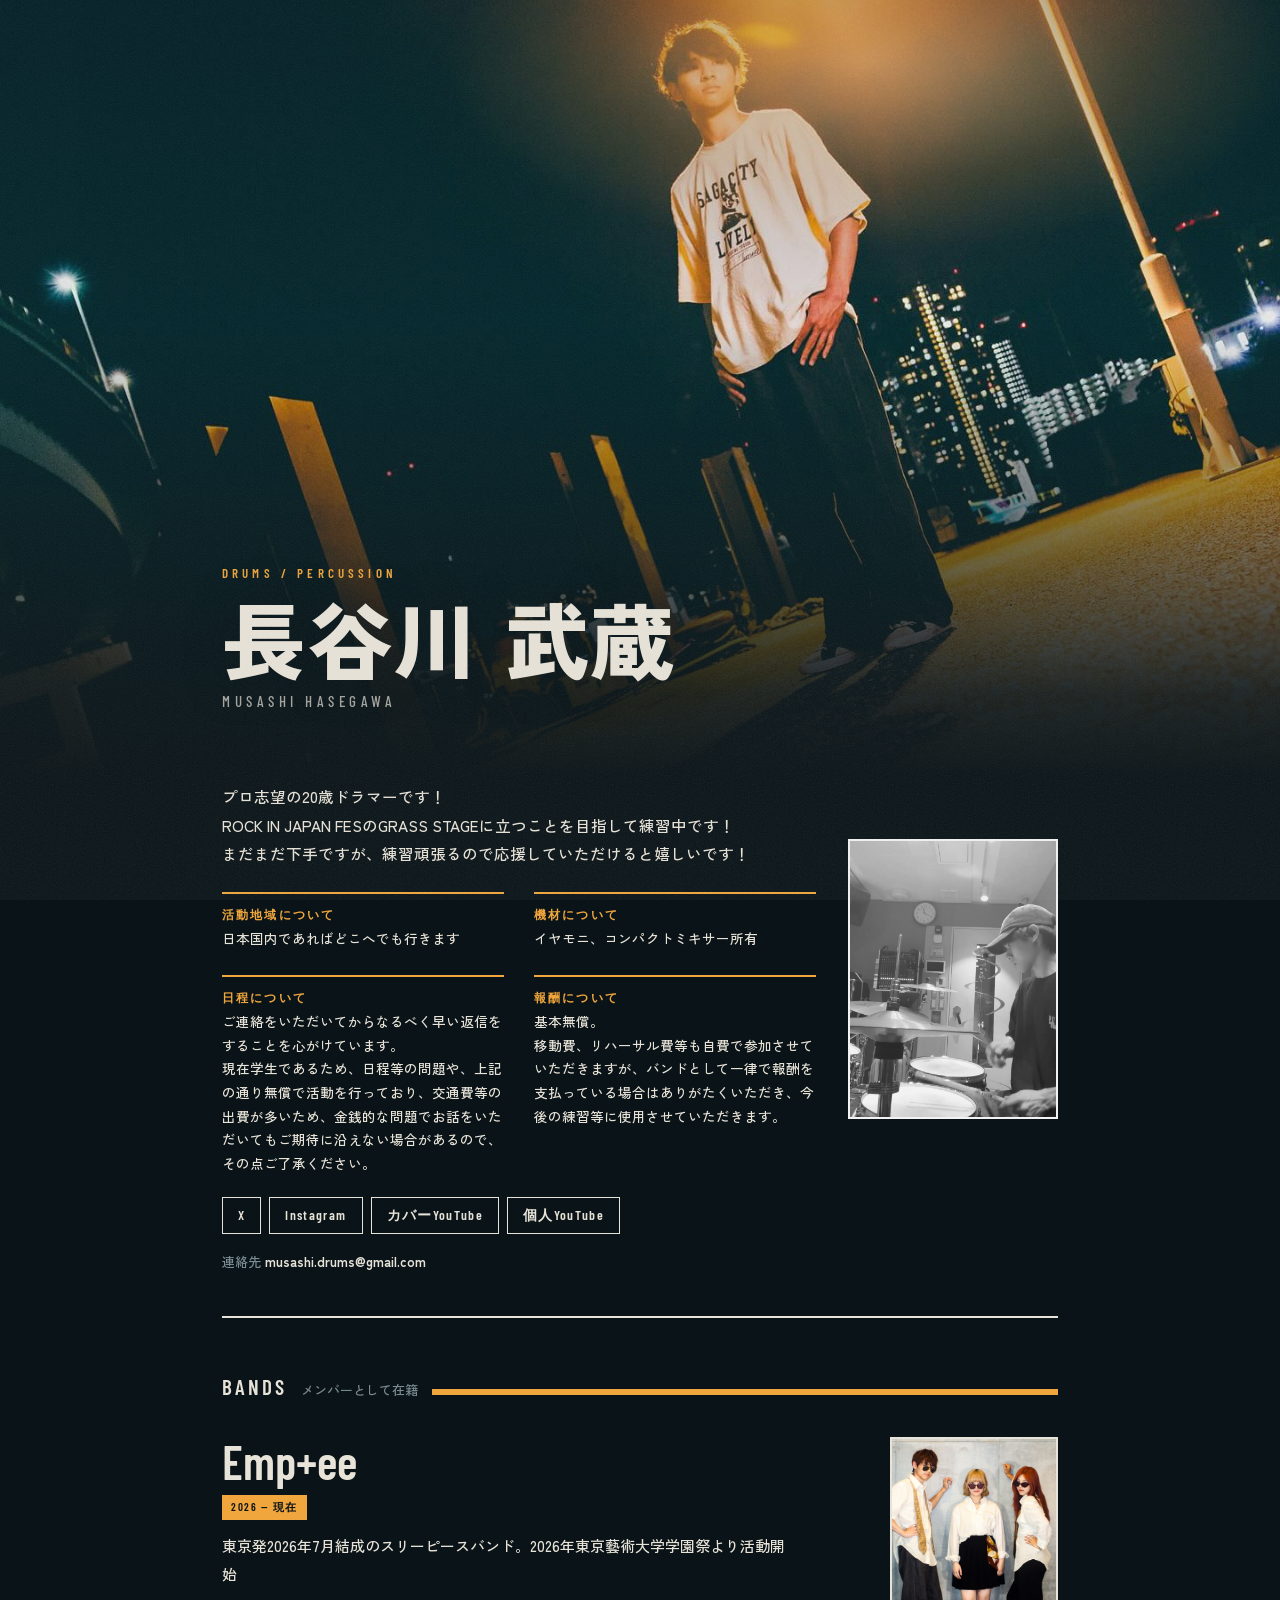
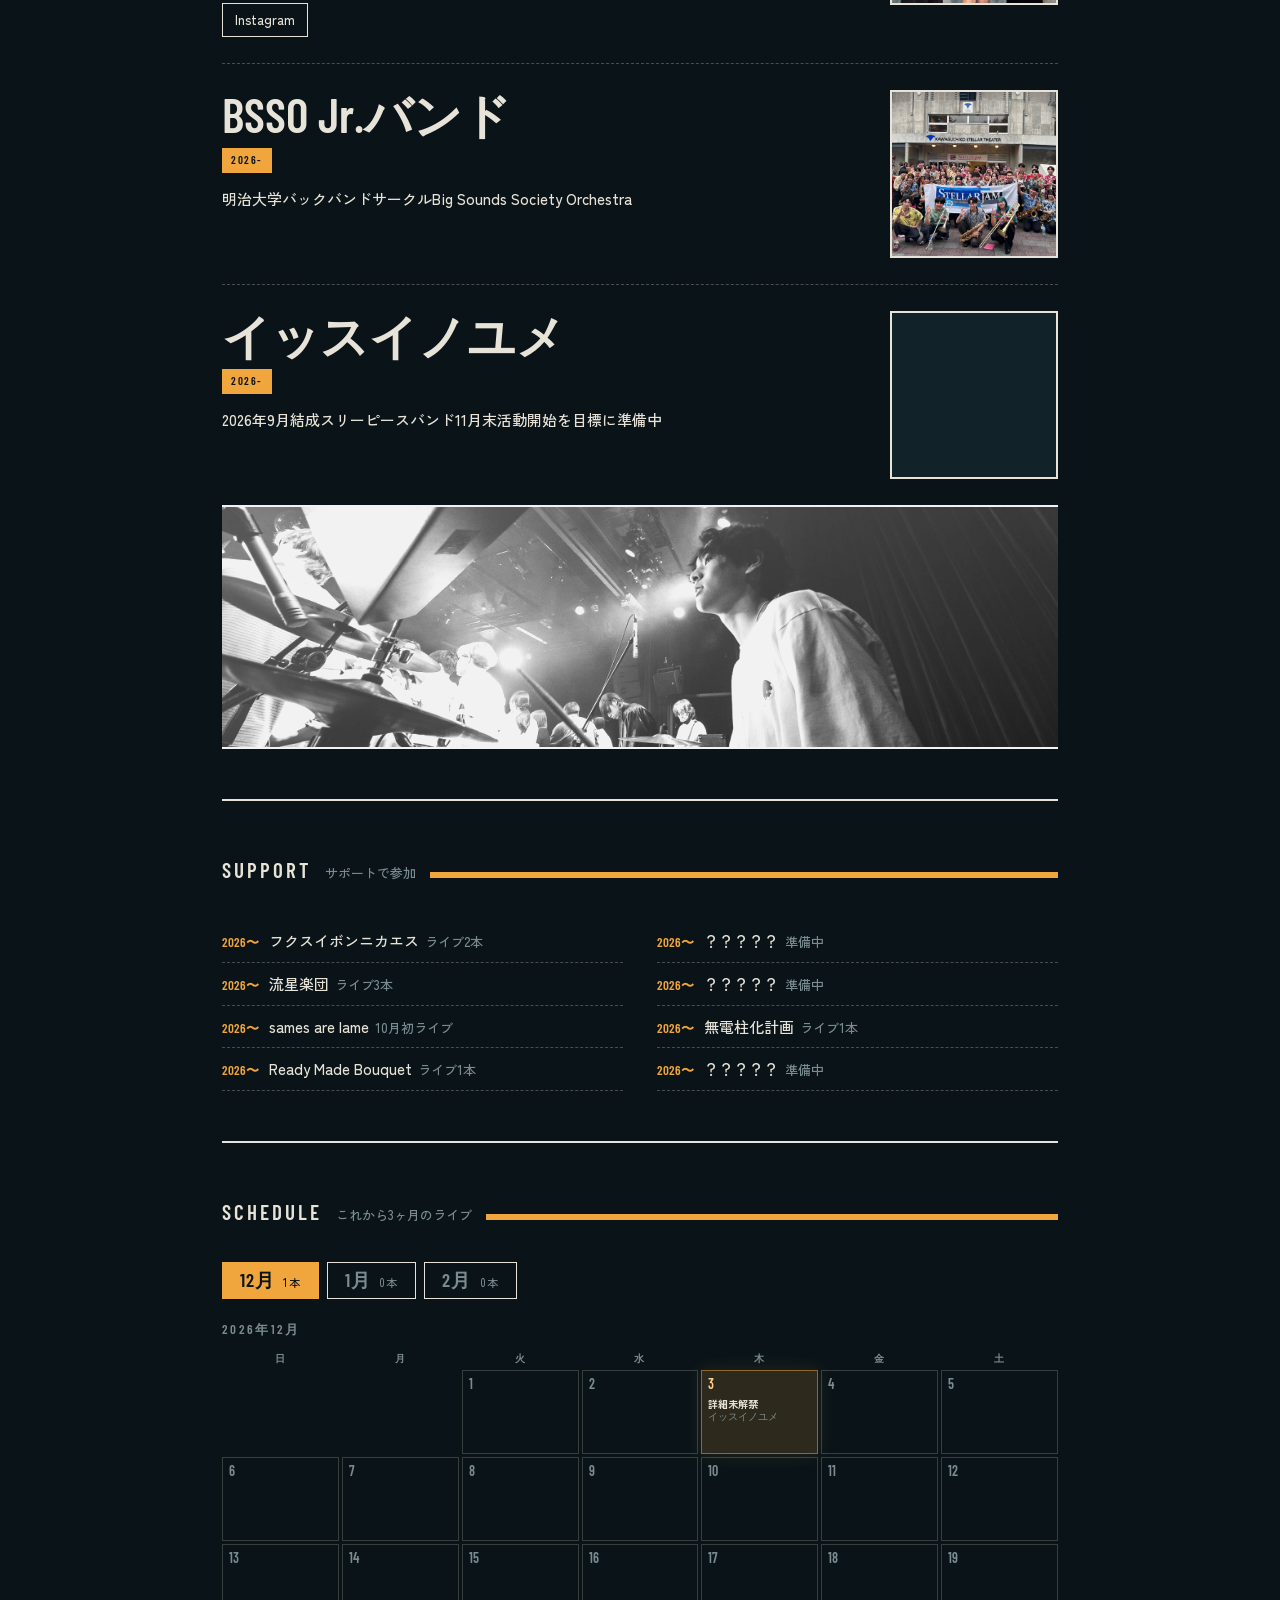
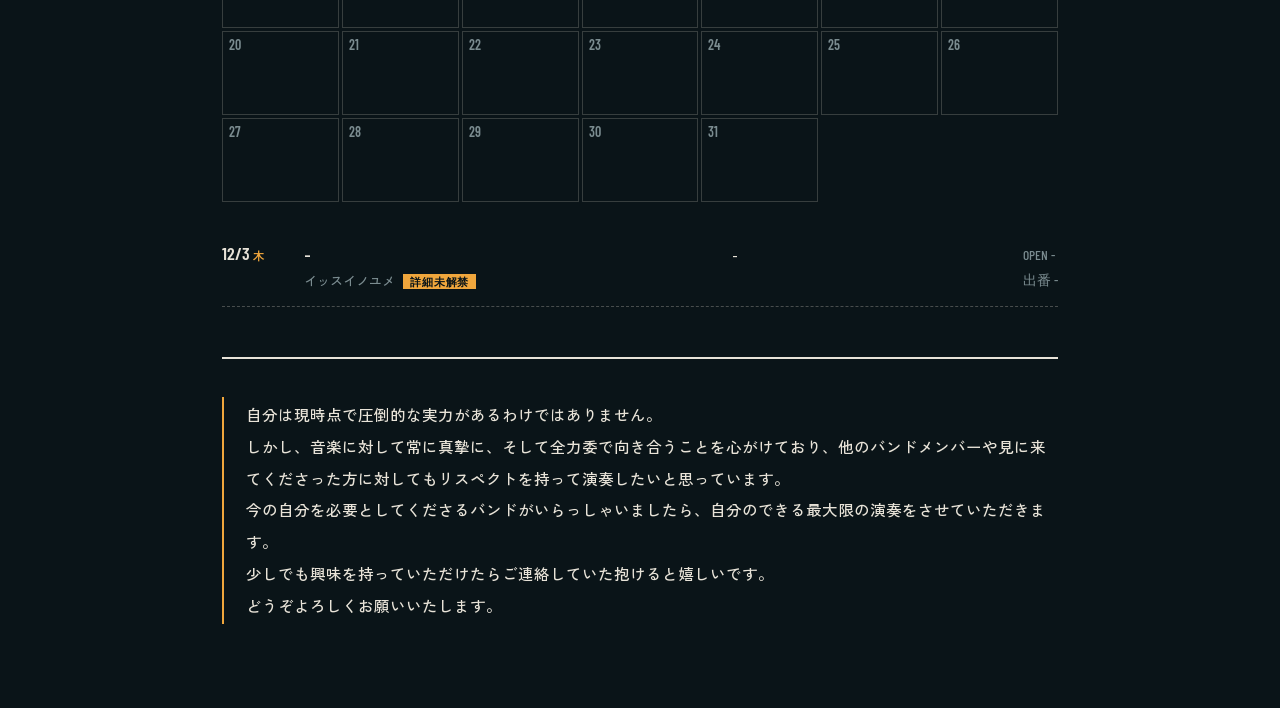
==== commit 1de7ab32: "content: update via editor (2026-10-20T02:19:51.823Z)" ====
--- a/docs/index.html
+++ b/docs/index.html
@@ -36,7 +36,7 @@
     "https://x.com/musashi_drums",
     "https://www.instagram.com/musashi_drums/",
     "https://youtube.com/@musashi_drums?si=CKNOl4wSB12XsJAk",
-    "https://https://youtube.com/@musashi.issuidrums?si=5ap3MseoCEmMMJuA"
+    "https://youtube.com/@musashi.issuidrums?si=5ap3MseoCEmMMJuA"
   ]
 }
 </script>
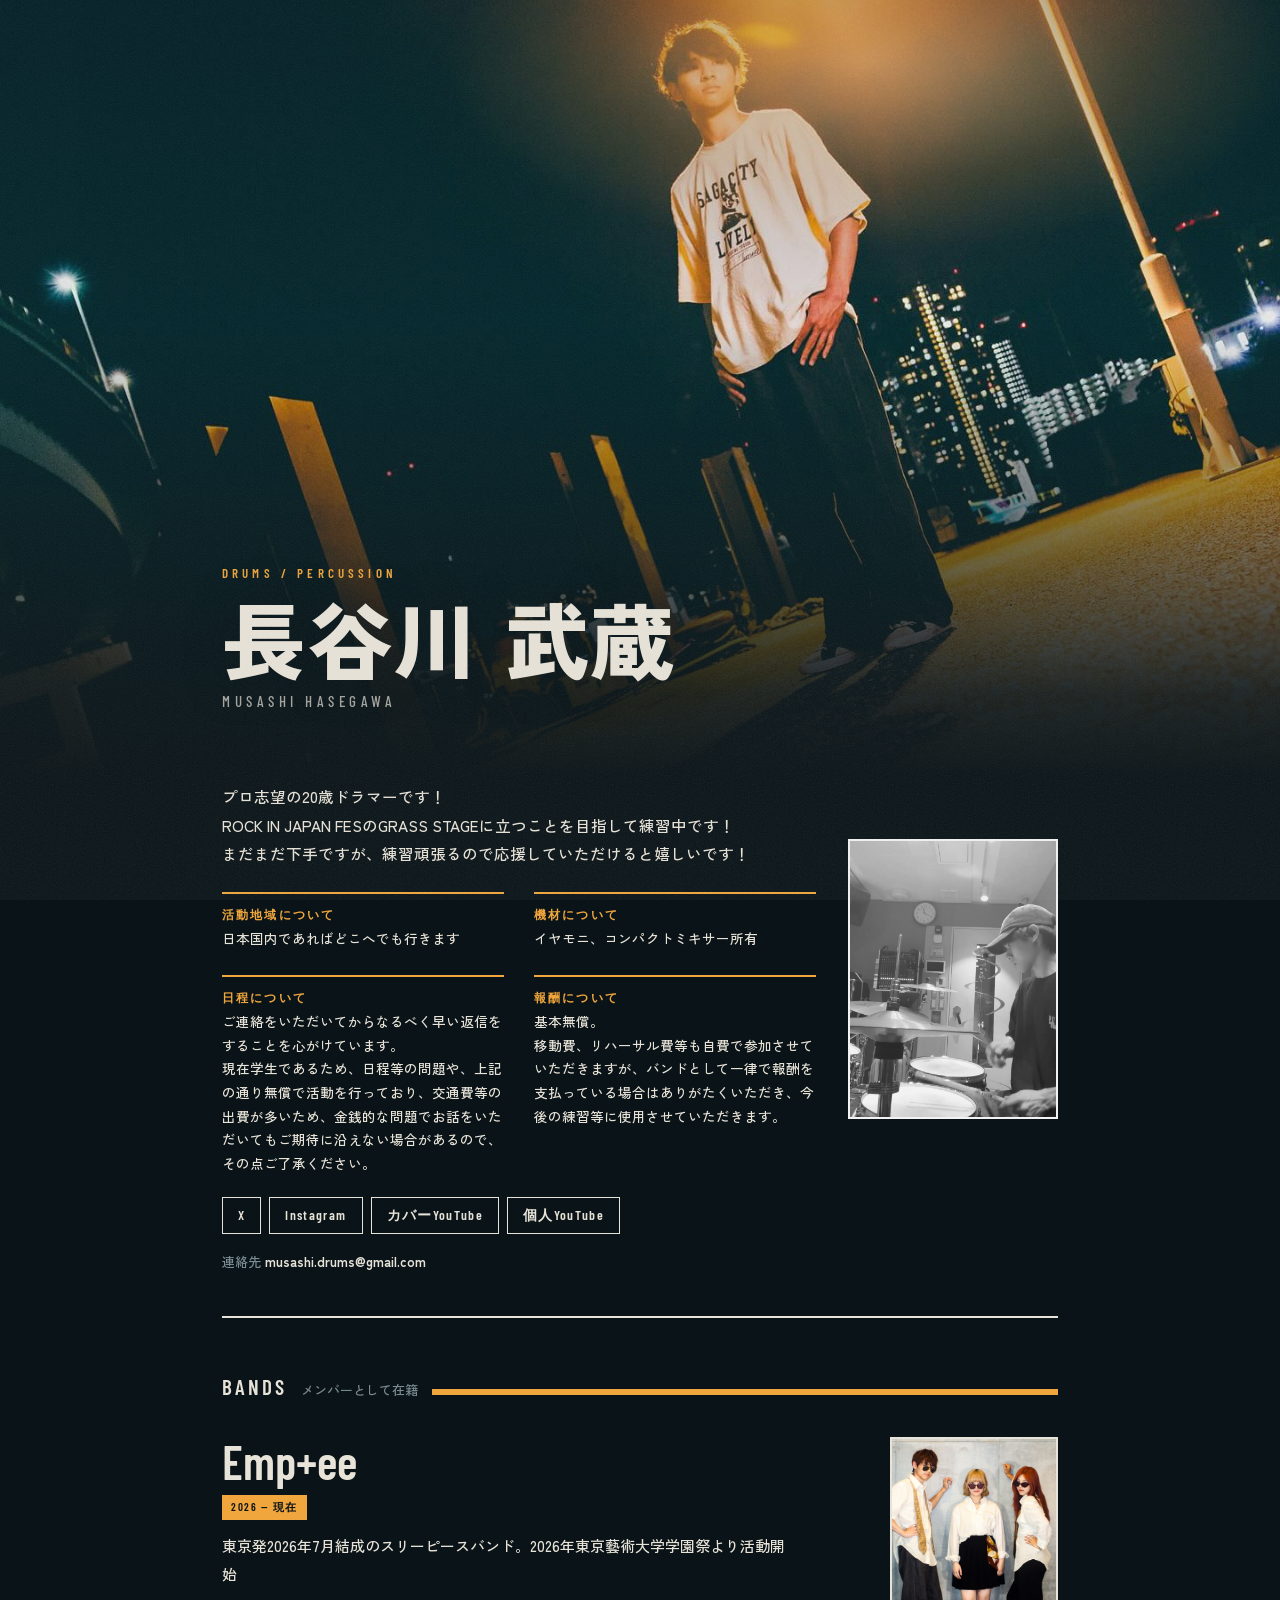
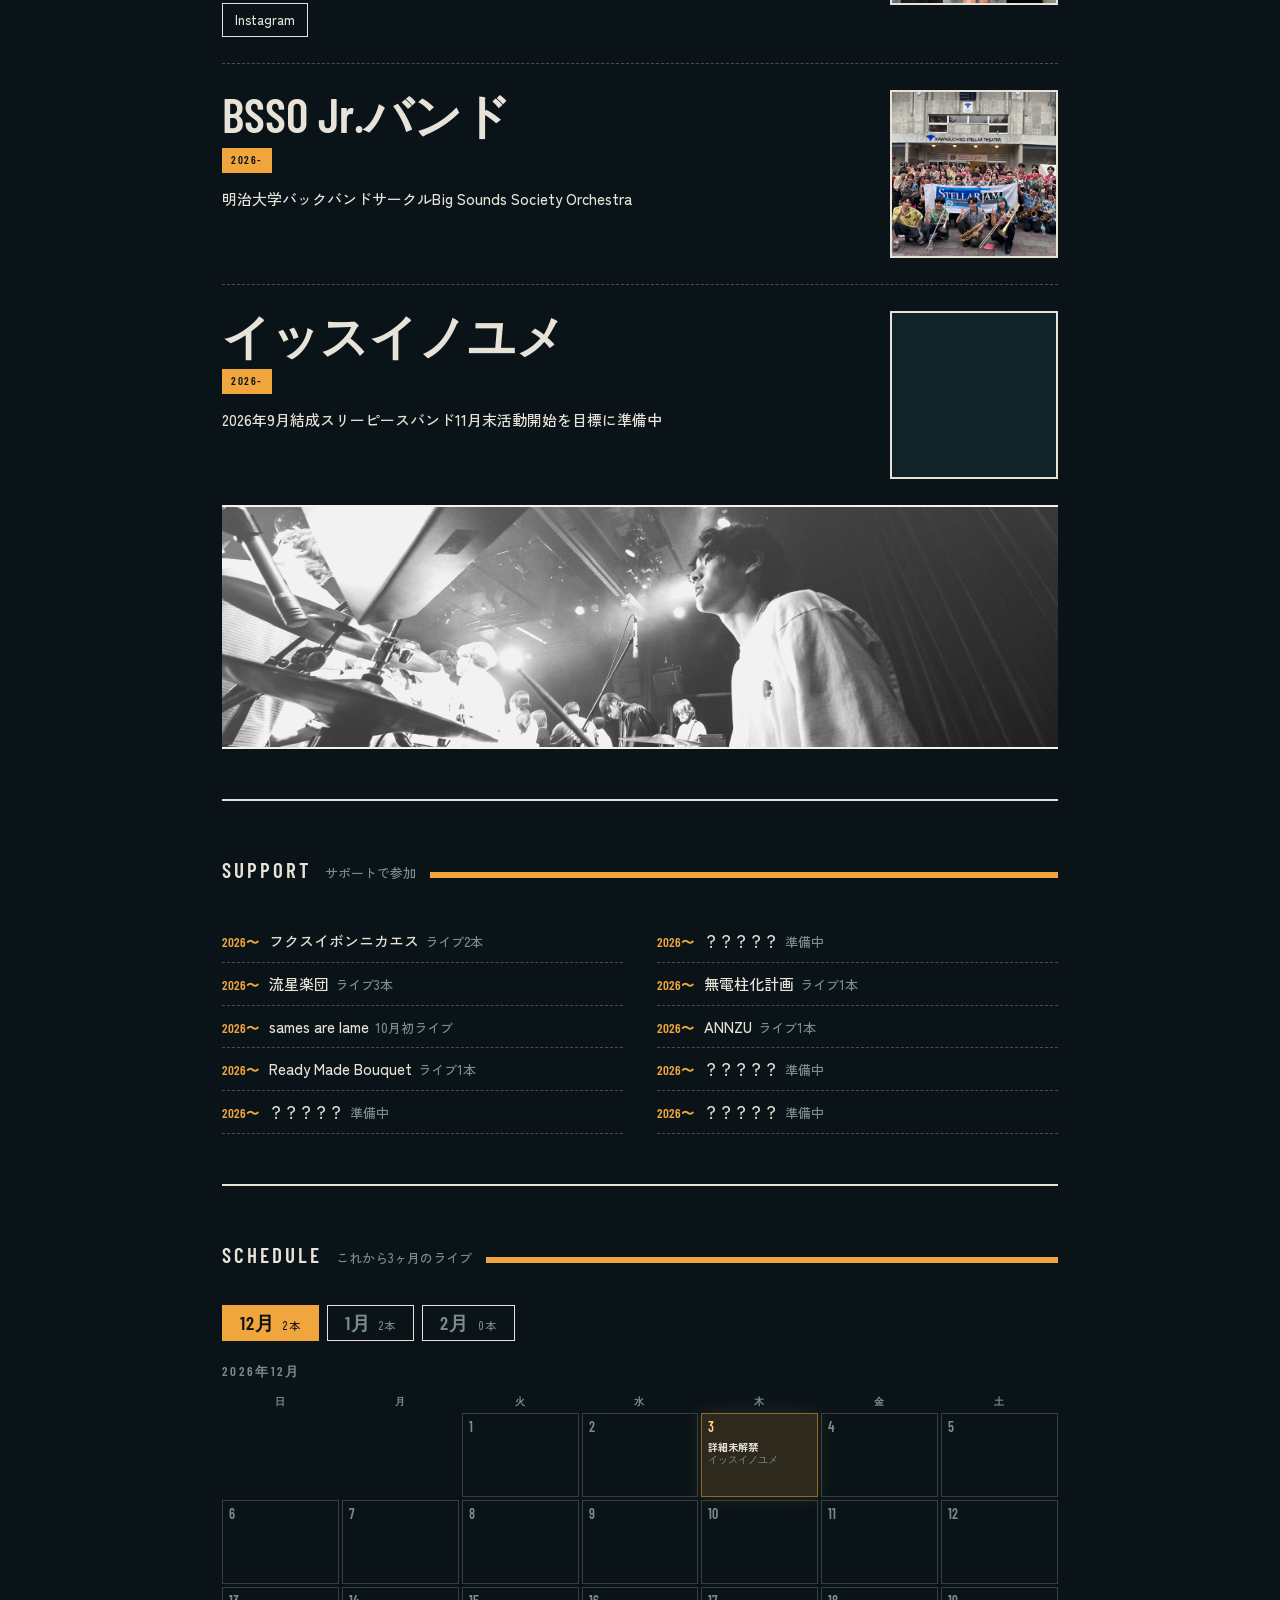
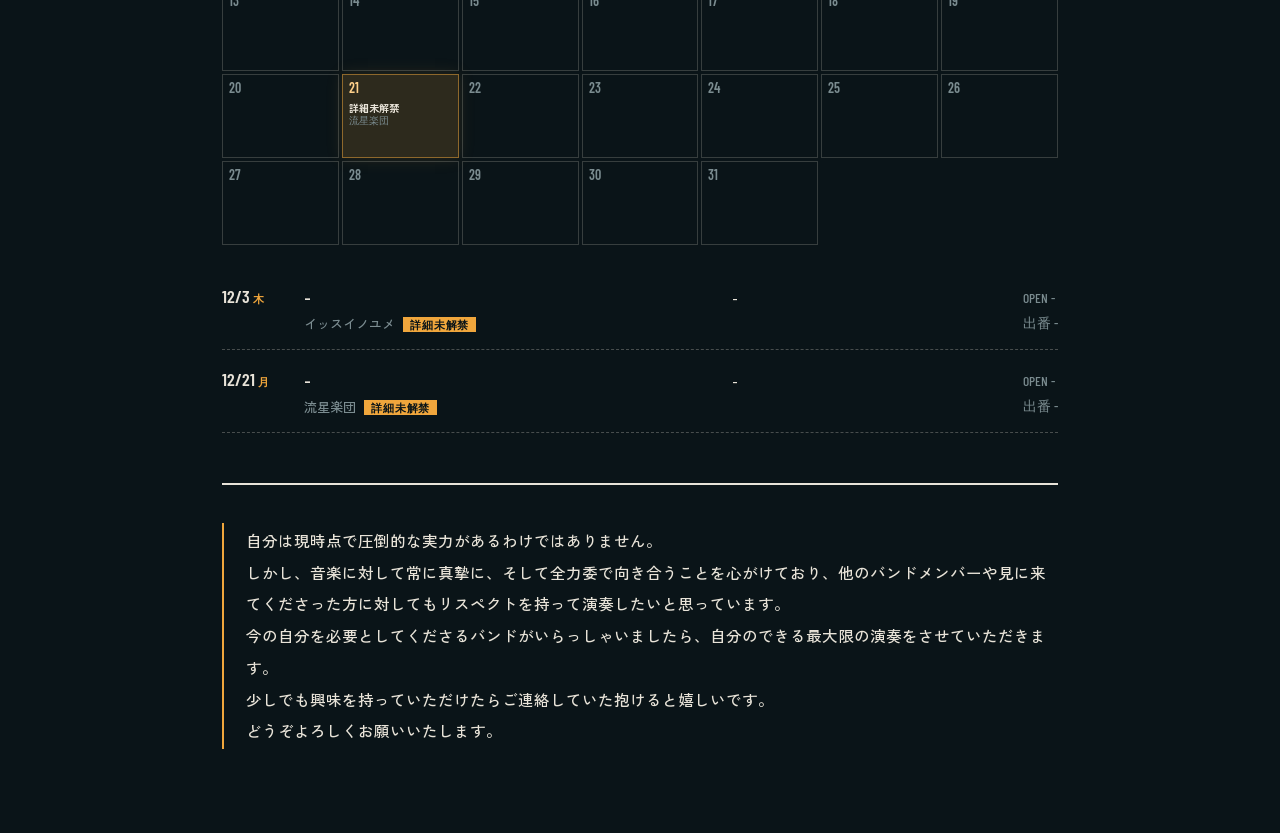
==== commit 3fc38aff: "content: update via editor (2026-10-20T02:32:47.538Z)" ====
--- a/docs/index.html
+++ b/docs/index.html
@@ -204,6 +204,26 @@
 {
   "@context": "https://schema.org",
   "@type": "MusicEvent",
+  "name": "はまち2026",
+  "startDate": "2026-10-24T14:00:00+09:00",
+  "eventStatus": "https://schema.org/EventScheduled",
+  "eventAttendanceMode": "https://schema.org/OfflineEventAttendanceMode",
+  "location": {
+    "@type": "Place",
+    "name": "東京大学大岡山キャンパス",
+    "address": "東京"
+  },
+  "url": "https://www.musashi-drums.com/",
+  "performer": {
+    "@type": "MusicGroup",
+    "name": "BSSO Jr."
+  }
+}
+</script>
+<script type="application/ld+json">
+{
+  "@context": "https://schema.org",
+  "@type": "MusicEvent",
   "name": "Halloween Festival 2026",
   "startDate": "2026-11-01T10:40:00+09:00",
   "eventStatus": "https://schema.org/EventScheduled",
@@ -257,6 +277,26 @@
   "performer": {
     "@type": "MusicGroup",
     "name": "無電柱化計画"
+  }
+}
+</script>
+<script type="application/ld+json">
+{
+  "@context": "https://schema.org",
+  "@type": "MusicEvent",
+  "name": "Ready Made Bouquet のライブ",
+  "startDate": "2027-01-30",
+  "eventStatus": "https://schema.org/EventScheduled",
+  "eventAttendanceMode": "https://schema.org/OfflineEventAttendanceMode",
+  "location": {
+    "@type": "Place",
+    "name": "川越departure",
+    "address": "埼玉"
+  },
+  "url": "https://www.musashi-drums.com/",
+  "performer": {
+    "@type": "MusicGroup",
+    "name": "Ready Made Bouquet"
   }
 }
 </script>
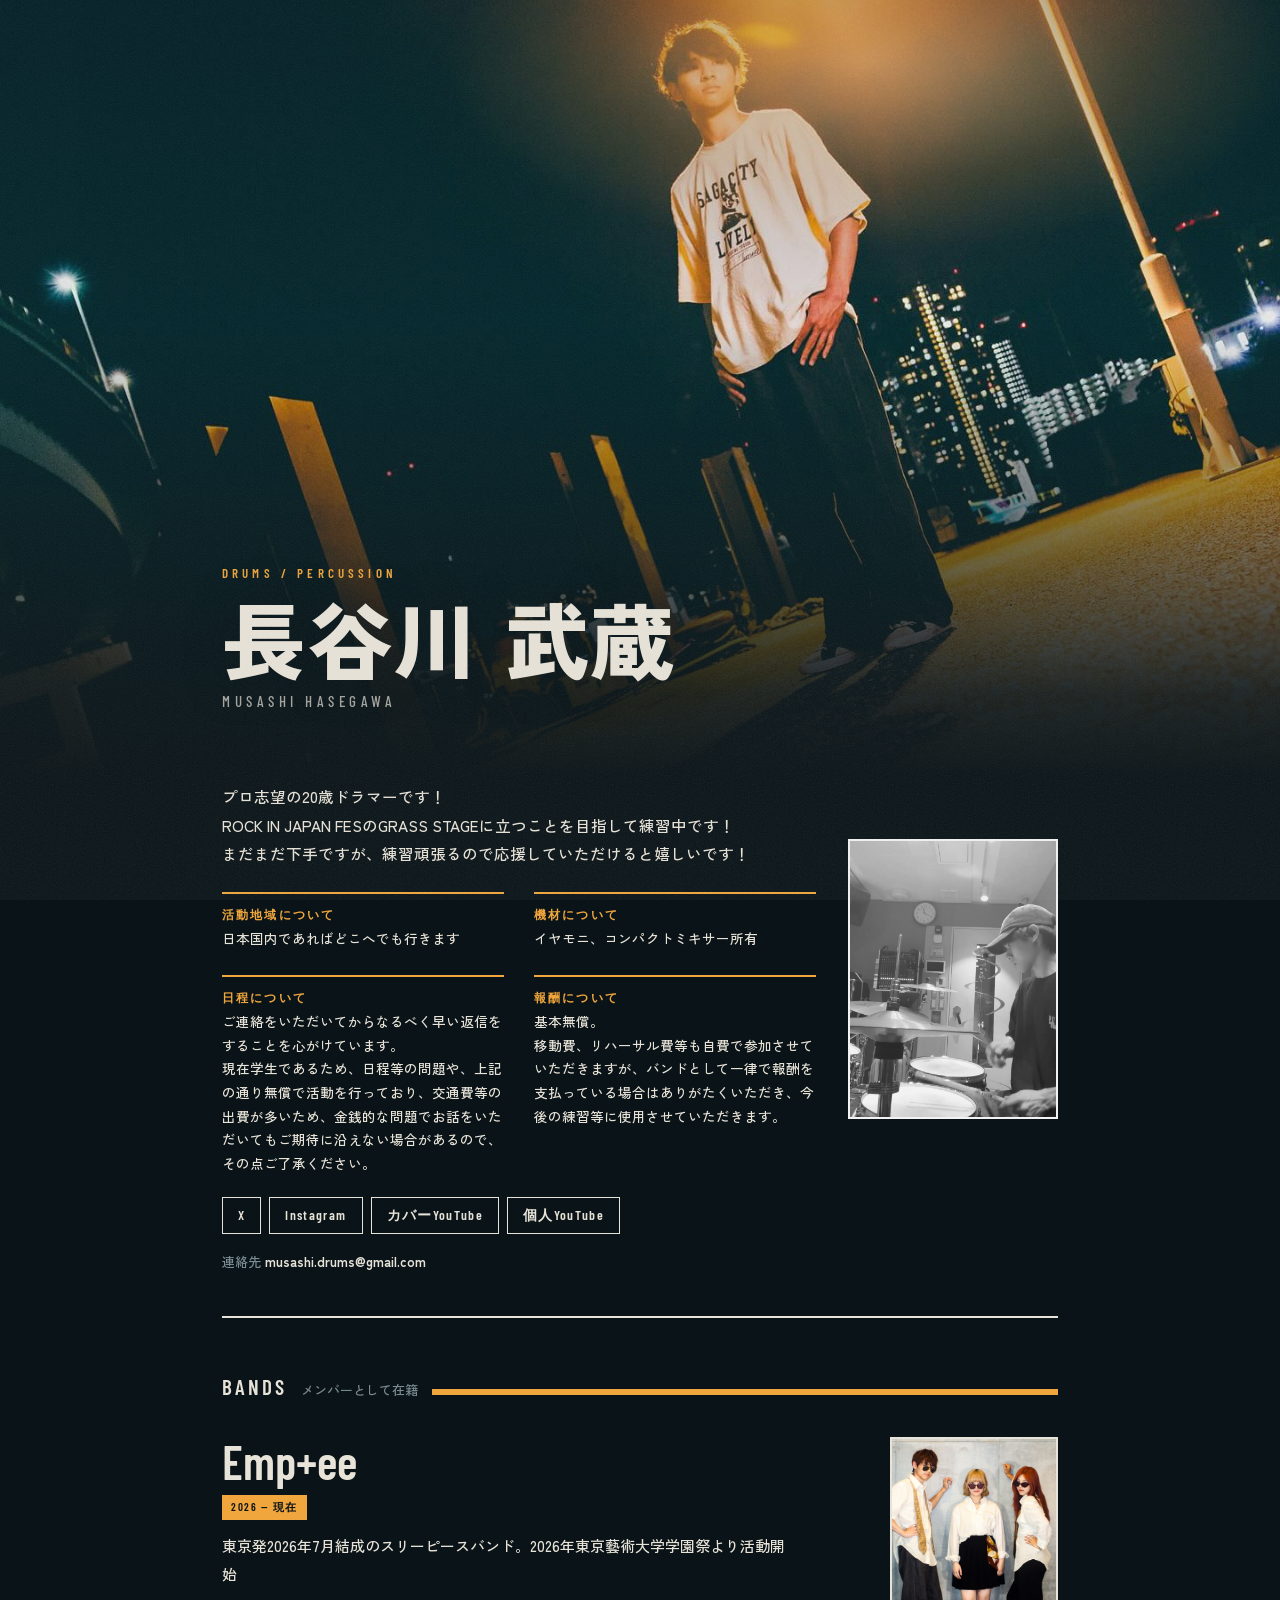
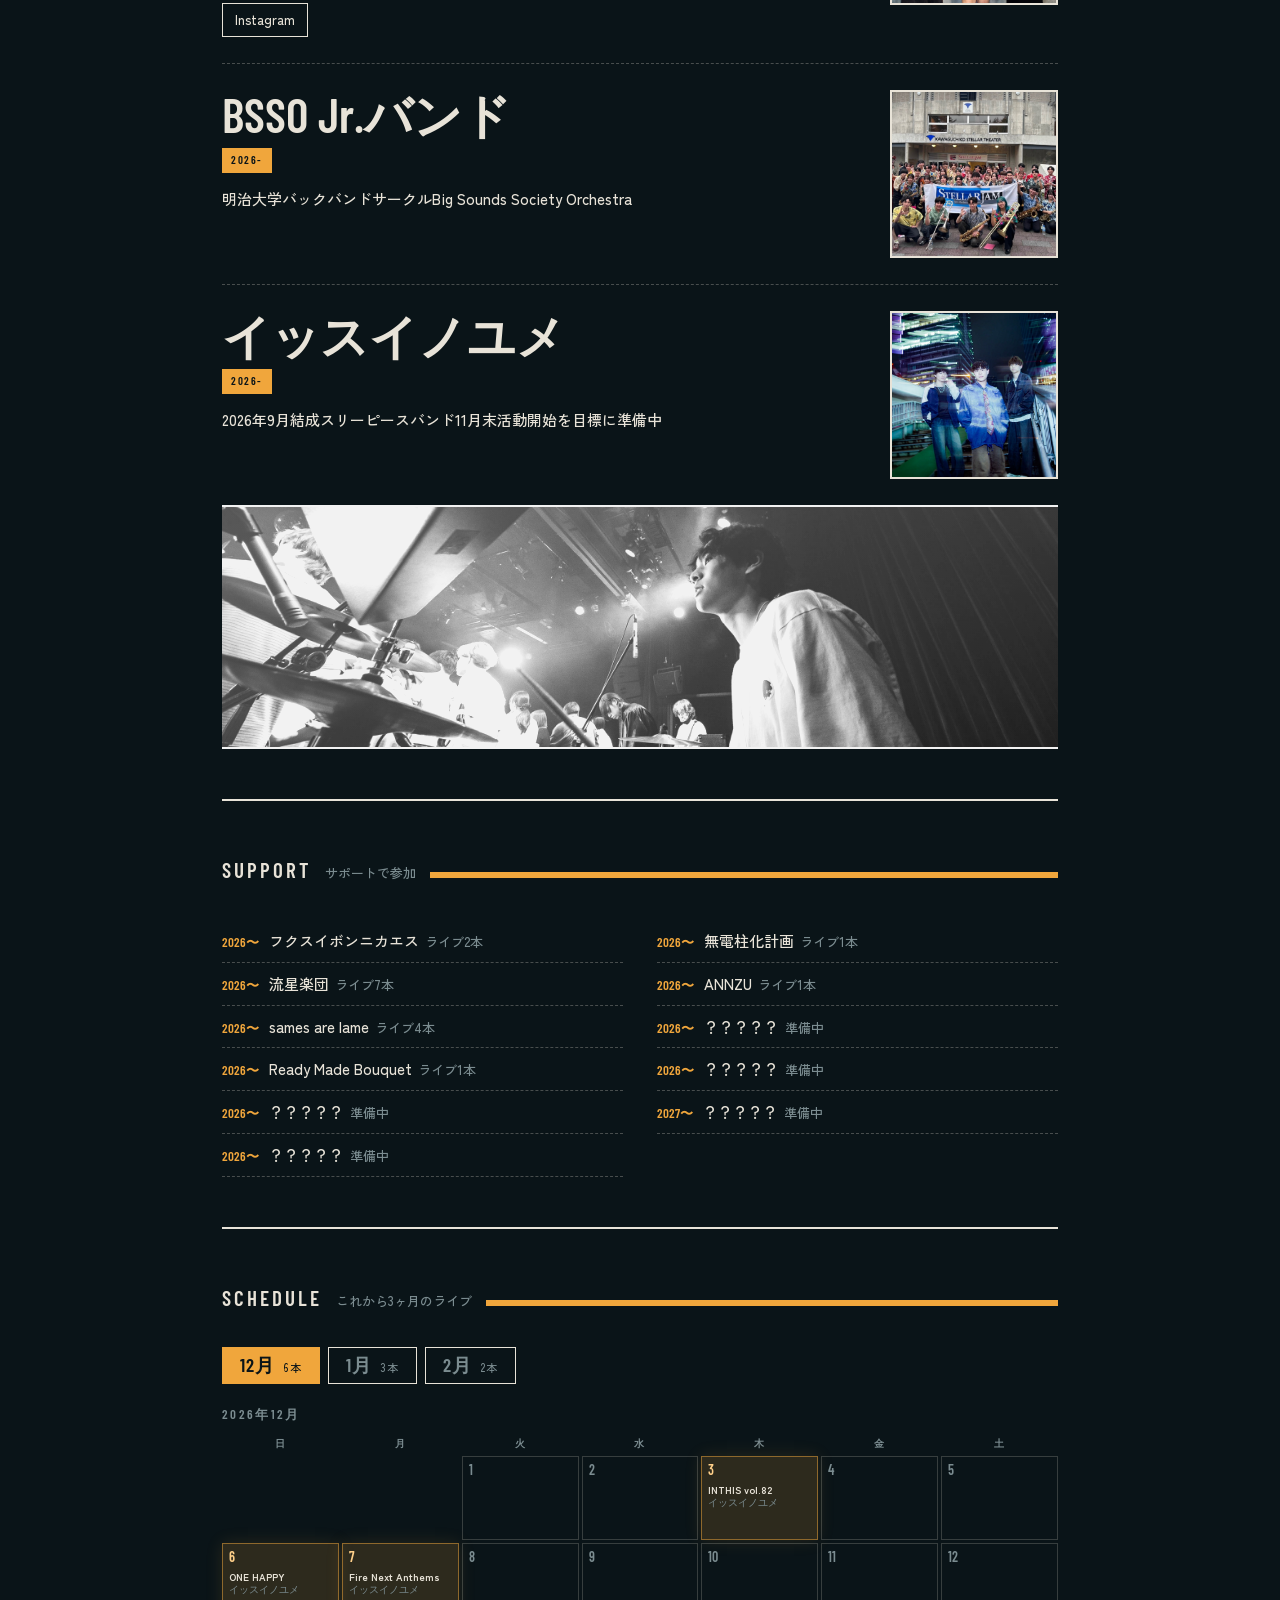
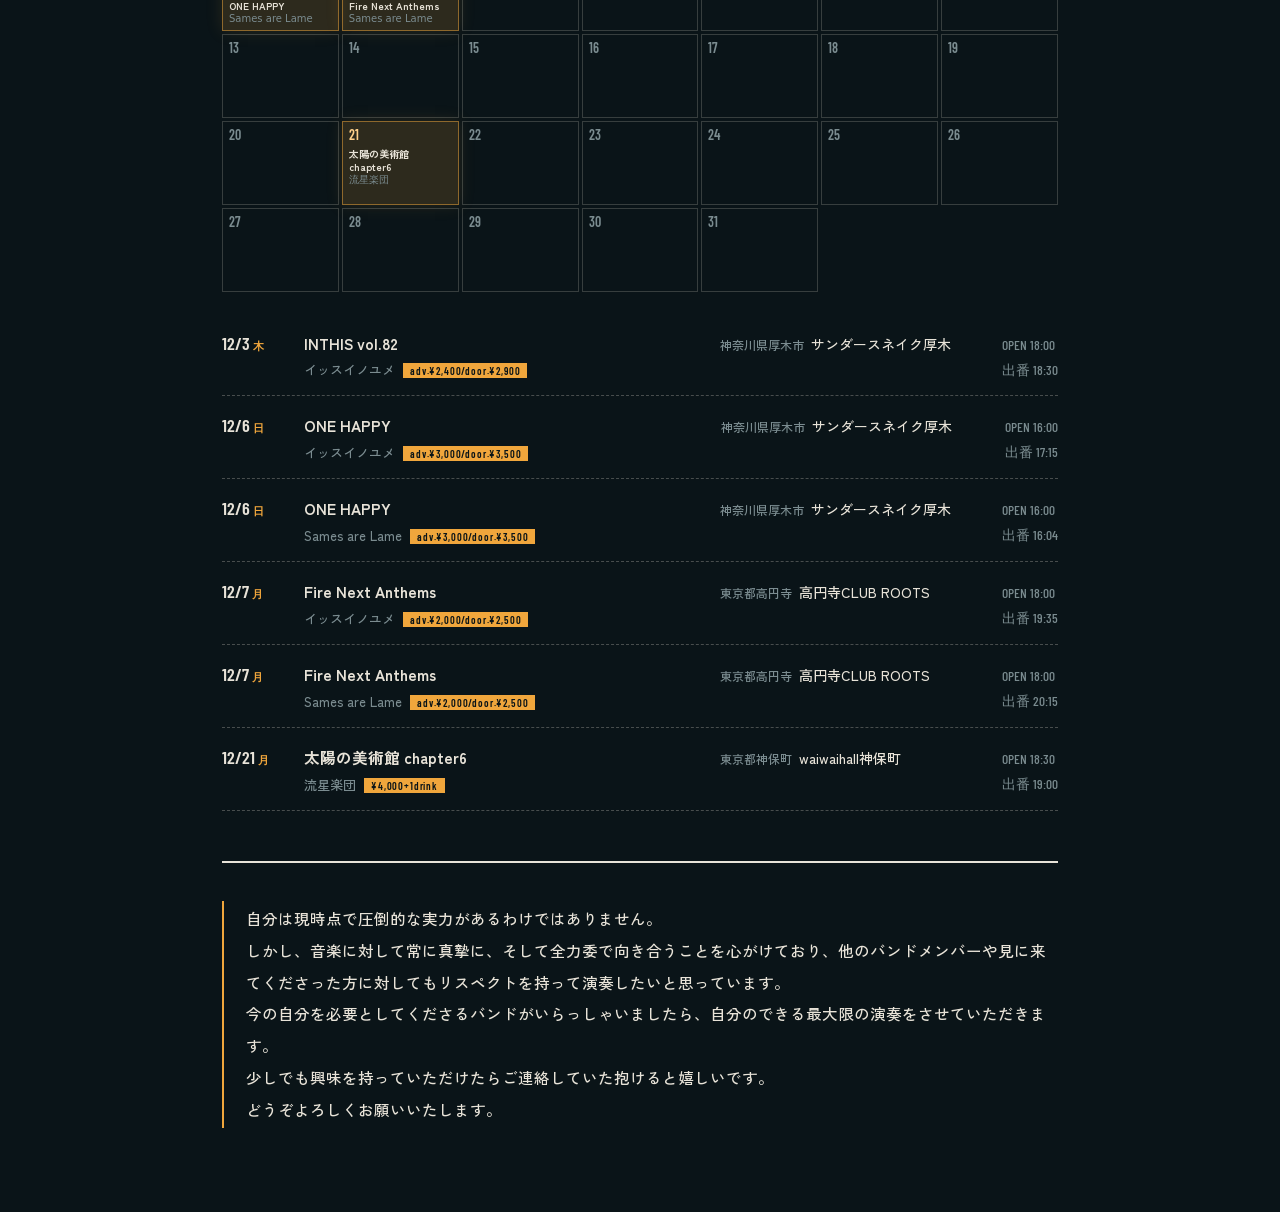
==== commit 3400ff43: "content: update via editor (2026-11-17T15:13:17.420Z)" ====
--- a/docs/index.html
+++ b/docs/index.html
@@ -277,6 +277,146 @@
   "performer": {
     "@type": "MusicGroup",
     "name": "無電柱化計画"
+  }
+}
+</script>
+<script type="application/ld+json">
+{
+  "@context": "https://schema.org",
+  "@type": "MusicEvent",
+  "name": "INTHIS vol.82",
+  "startDate": "2026-12-03T18:30:00+09:00",
+  "eventStatus": "https://schema.org/EventScheduled",
+  "eventAttendanceMode": "https://schema.org/OfflineEventAttendanceMode",
+  "location": {
+    "@type": "Place",
+    "name": "サンダースネイク厚木",
+    "address": "神奈川県厚木市"
+  },
+  "url": "https://www.musashi-drums.com/",
+  "performer": {
+    "@type": "MusicGroup",
+    "name": "イッスイノユメ"
+  }
+}
+</script>
+<script type="application/ld+json">
+{
+  "@context": "https://schema.org",
+  "@type": "MusicEvent",
+  "name": "ONE HAPPY",
+  "startDate": "2026-12-06T17:15:00+09:00",
+  "eventStatus": "https://schema.org/EventScheduled",
+  "eventAttendanceMode": "https://schema.org/OfflineEventAttendanceMode",
+  "location": {
+    "@type": "Place",
+    "name": "サンダースネイク厚木",
+    "address": "神奈川県厚木市"
+  },
+  "url": "https://www.musashi-drums.com/",
+  "performer": {
+    "@type": "MusicGroup",
+    "name": "イッスイノユメ"
+  }
+}
+</script>
+<script type="application/ld+json">
+{
+  "@context": "https://schema.org",
+  "@type": "MusicEvent",
+  "name": "ONE HAPPY",
+  "startDate": "2026-12-06T16:04:00+09:00",
+  "eventStatus": "https://schema.org/EventScheduled",
+  "eventAttendanceMode": "https://schema.org/OfflineEventAttendanceMode",
+  "location": {
+    "@type": "Place",
+    "name": "サンダースネイク厚木",
+    "address": "神奈川県厚木市"
+  },
+  "url": "https://www.musashi-drums.com/",
+  "performer": {
+    "@type": "MusicGroup",
+    "name": "Sames are Lame"
+  }
+}
+</script>
+<script type="application/ld+json">
+{
+  "@context": "https://schema.org",
+  "@type": "MusicEvent",
+  "name": "Fire Next Anthems",
+  "startDate": "2026-12-07T19:35:00+09:00",
+  "eventStatus": "https://schema.org/EventScheduled",
+  "eventAttendanceMode": "https://schema.org/OfflineEventAttendanceMode",
+  "location": {
+    "@type": "Place",
+    "name": "高円寺CLUB ROOTS",
+    "address": "東京都高円寺"
+  },
+  "url": "https://www.musashi-drums.com/",
+  "performer": {
+    "@type": "MusicGroup",
+    "name": "イッスイノユメ"
+  }
+}
+</script>
+<script type="application/ld+json">
+{
+  "@context": "https://schema.org",
+  "@type": "MusicEvent",
+  "name": "Fire Next Anthems",
+  "startDate": "2026-12-07T20:15:00+09:00",
+  "eventStatus": "https://schema.org/EventScheduled",
+  "eventAttendanceMode": "https://schema.org/OfflineEventAttendanceMode",
+  "location": {
+    "@type": "Place",
+    "name": "高円寺CLUB ROOTS",
+    "address": "東京都高円寺"
+  },
+  "url": "https://www.musashi-drums.com/",
+  "performer": {
+    "@type": "MusicGroup",
+    "name": "Sames are Lame"
+  }
+}
+</script>
+<script type="application/ld+json">
+{
+  "@context": "https://schema.org",
+  "@type": "MusicEvent",
+  "name": "太陽の美術館 chapter6",
+  "startDate": "2026-12-21T19:00:00+09:00",
+  "eventStatus": "https://schema.org/EventScheduled",
+  "eventAttendanceMode": "https://schema.org/OfflineEventAttendanceMode",
+  "location": {
+    "@type": "Place",
+    "name": "waiwaihall神保町",
+    "address": "東京都神保町"
+  },
+  "url": "https://www.musashi-drums.com/",
+  "performer": {
+    "@type": "MusicGroup",
+    "name": "流星楽団"
+  }
+}
+</script>
+<script type="application/ld+json">
+{
+  "@context": "https://schema.org",
+  "@type": "MusicEvent",
+  "name": "新春ライホリはじめ2027",
+  "startDate": "2027-01-04T18:30:00+09:00",
+  "eventStatus": "https://schema.org/EventScheduled",
+  "eventAttendanceMode": "https://schema.org/OfflineEventAttendanceMode",
+  "location": {
+    "@type": "Place",
+    "name": "下北沢Live HOLIC",
+    "address": "東京都下北沢"
+  },
+  "url": "https://www.musashi-drums.com/",
+  "performer": {
+    "@type": "MusicGroup",
+    "name": "Sames are Lame"
   }
 }
 </script>
